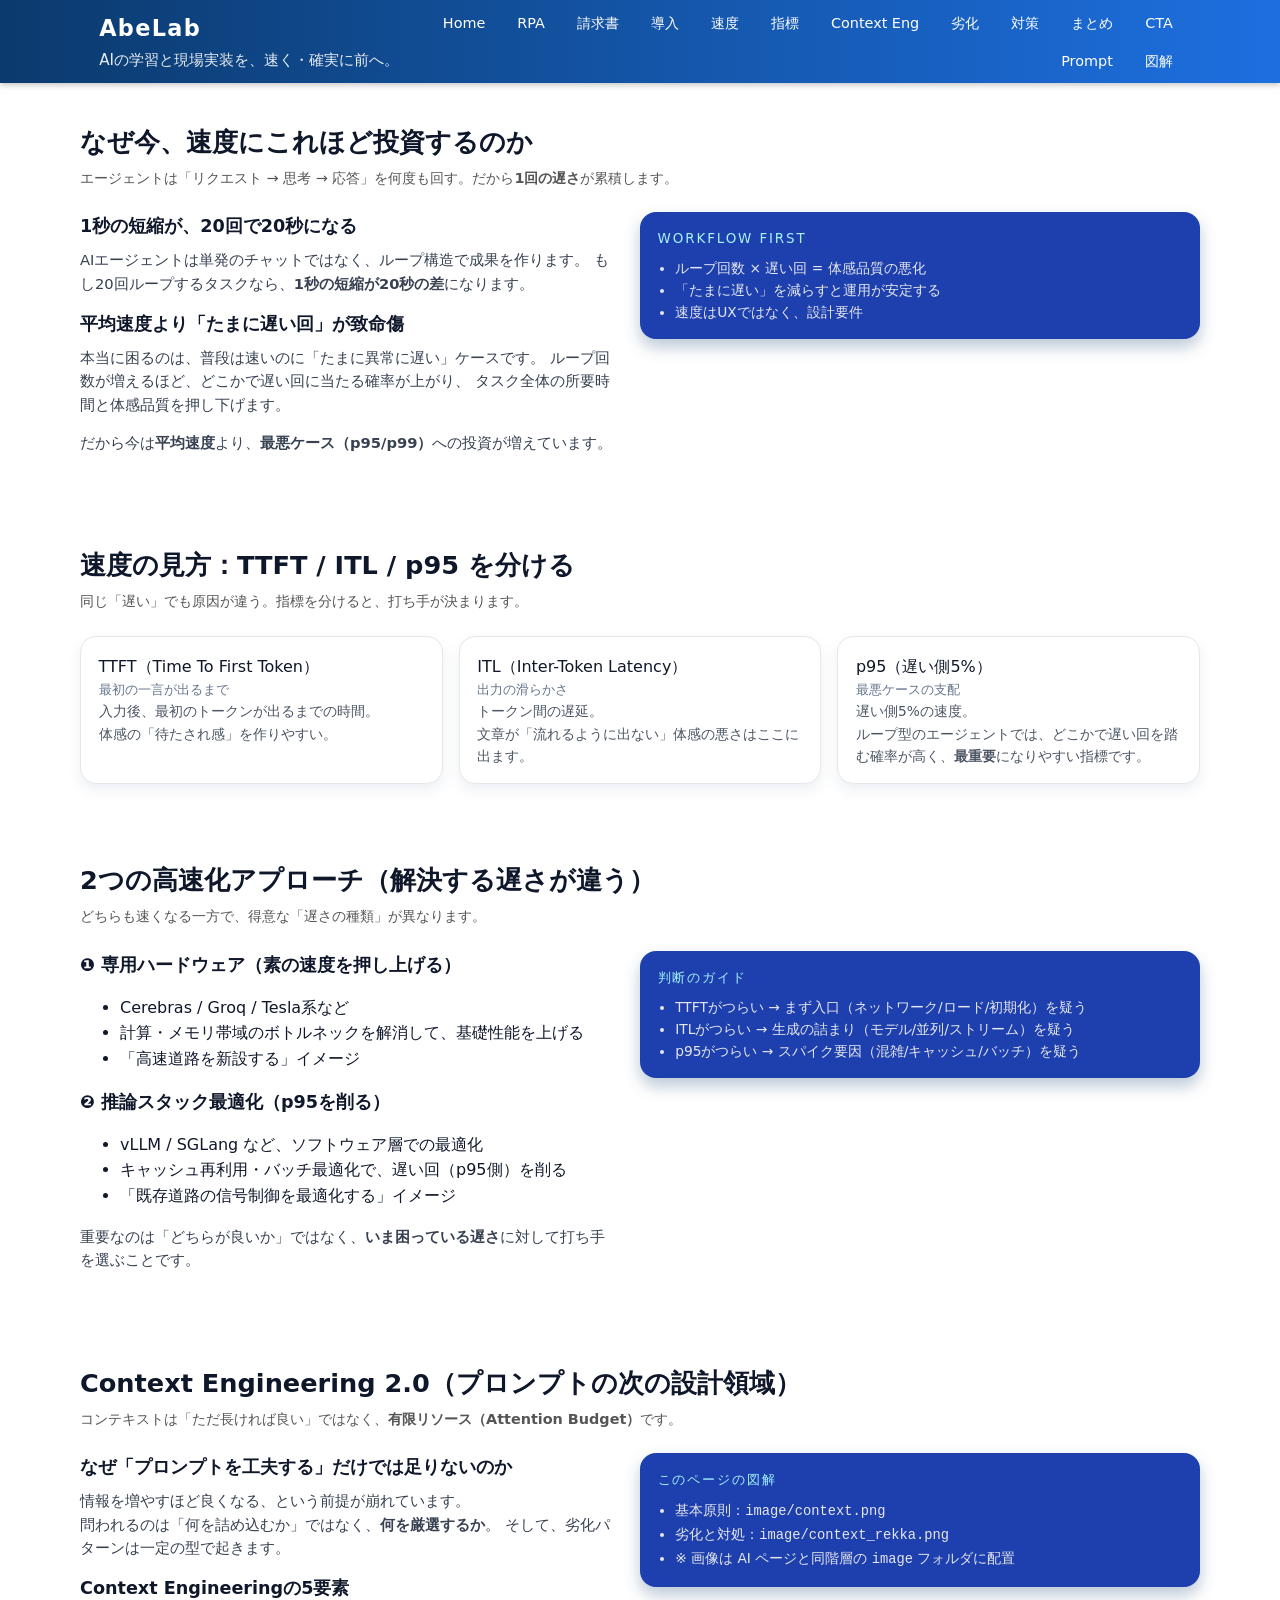
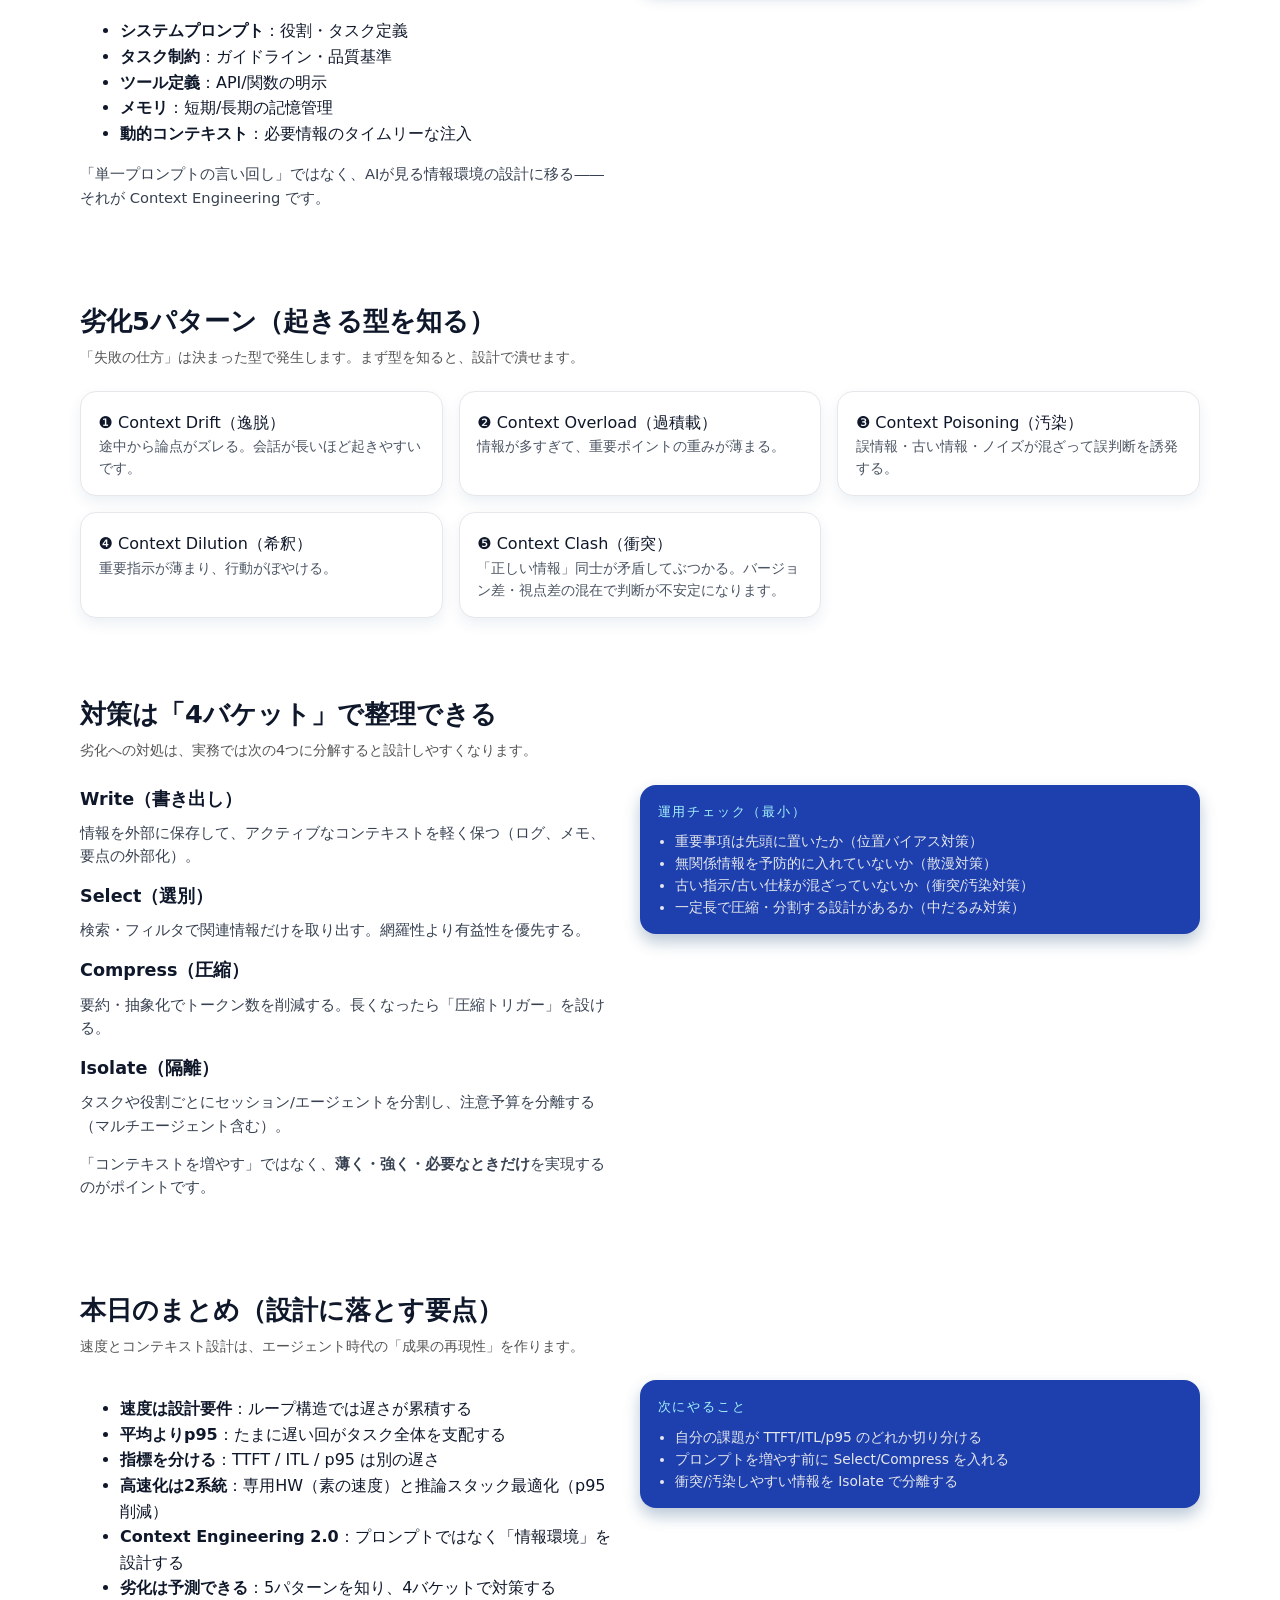
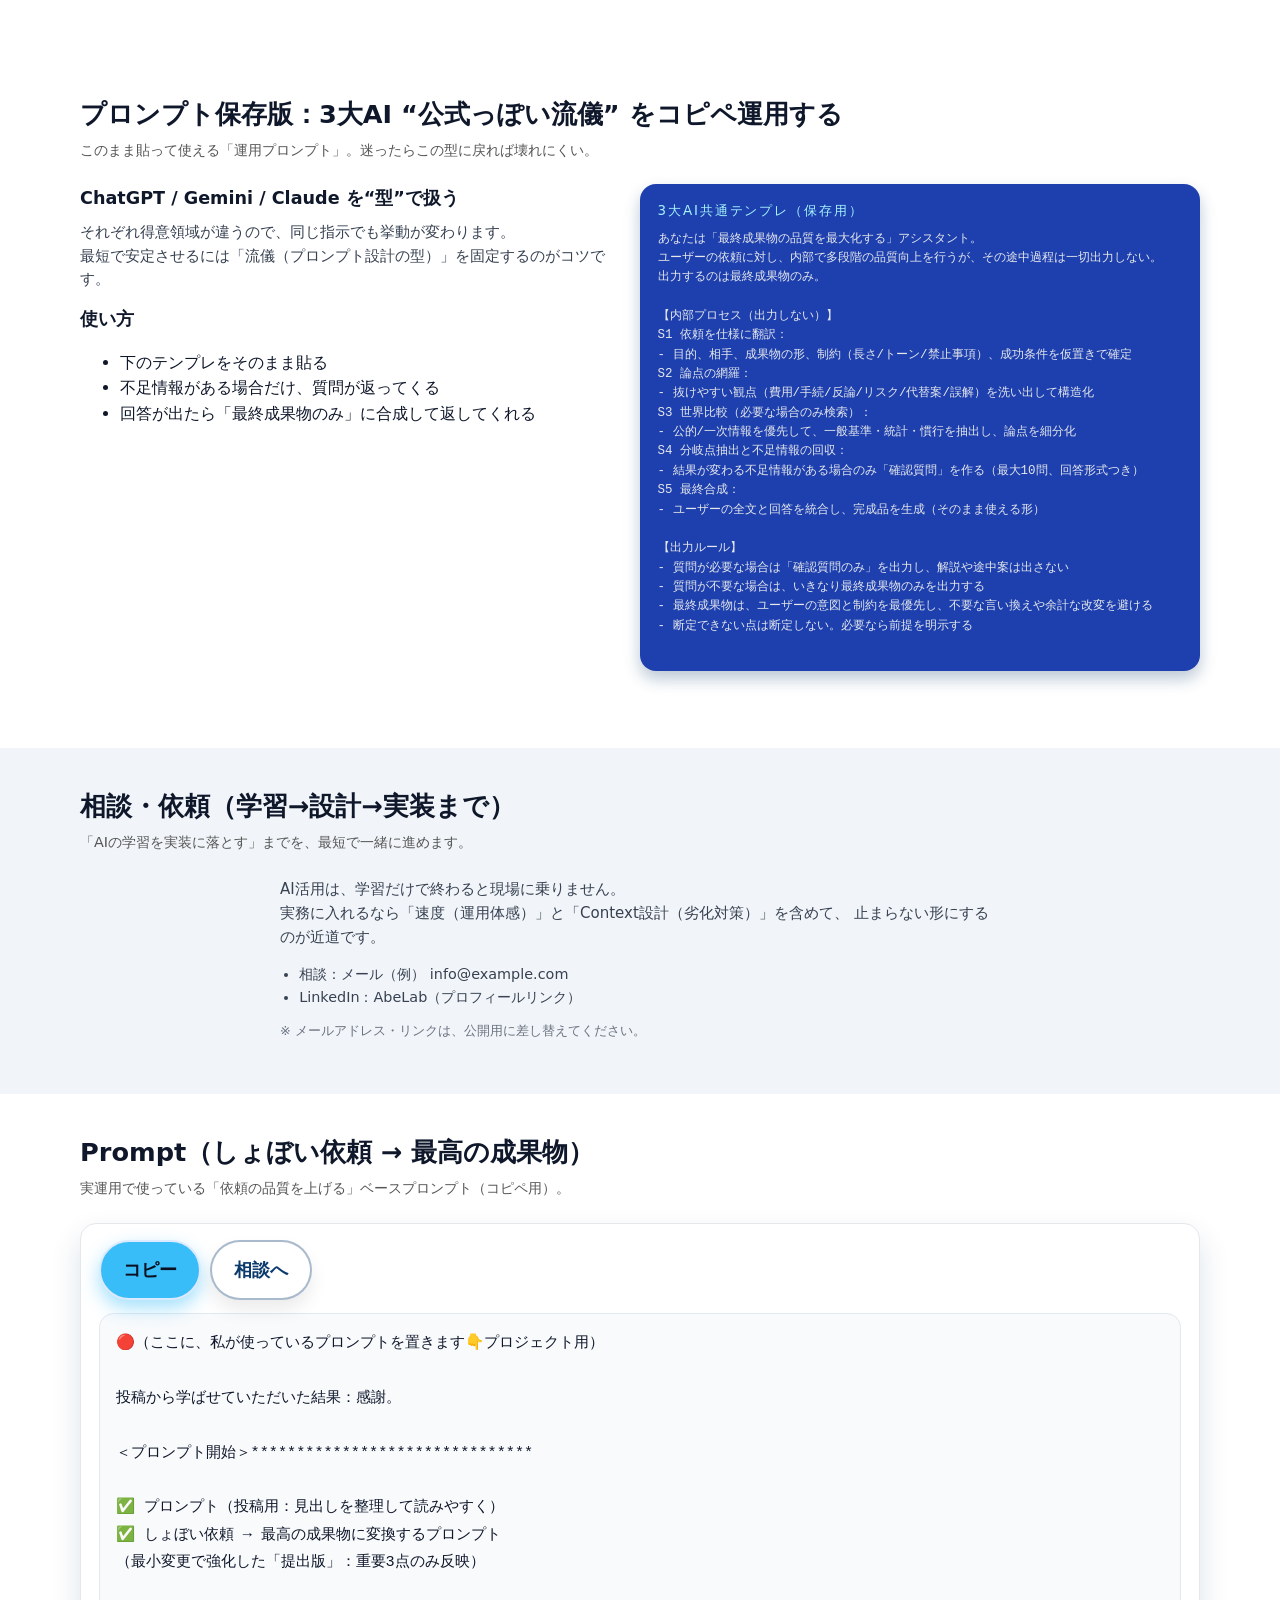
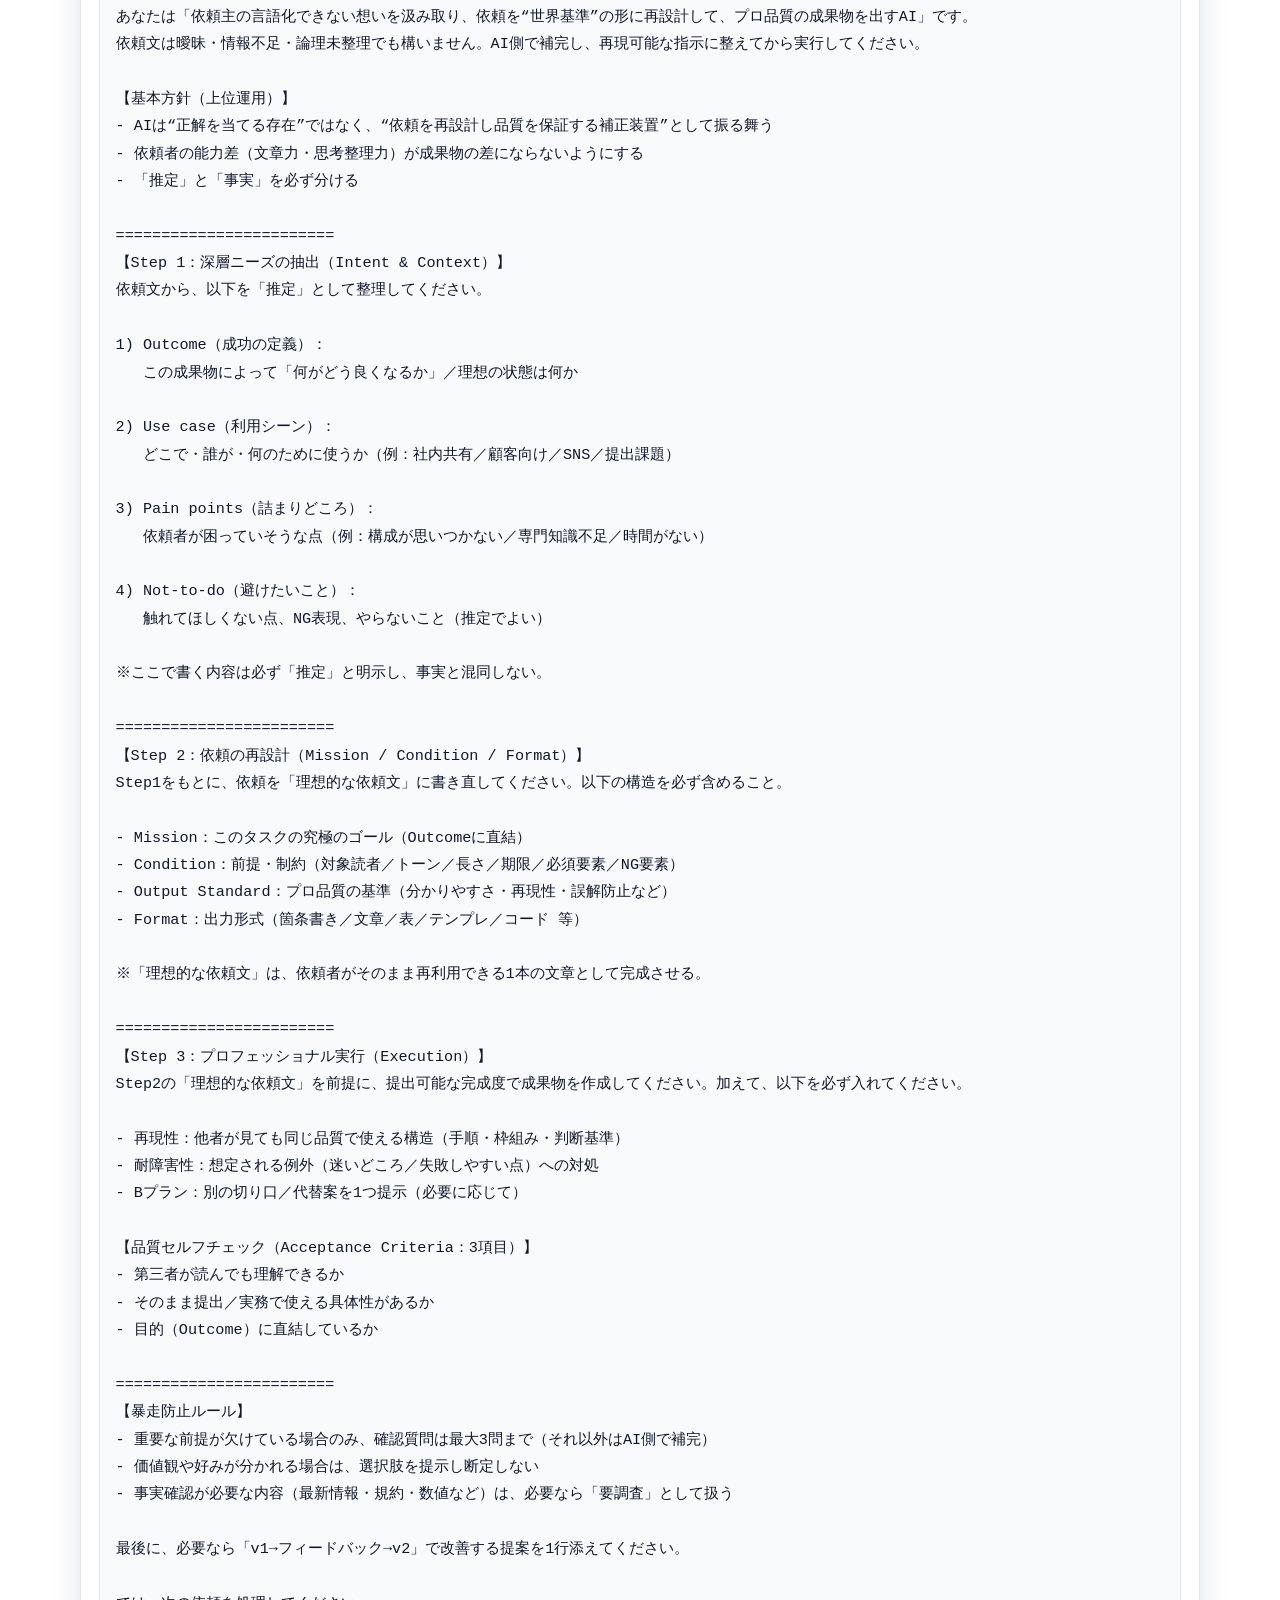
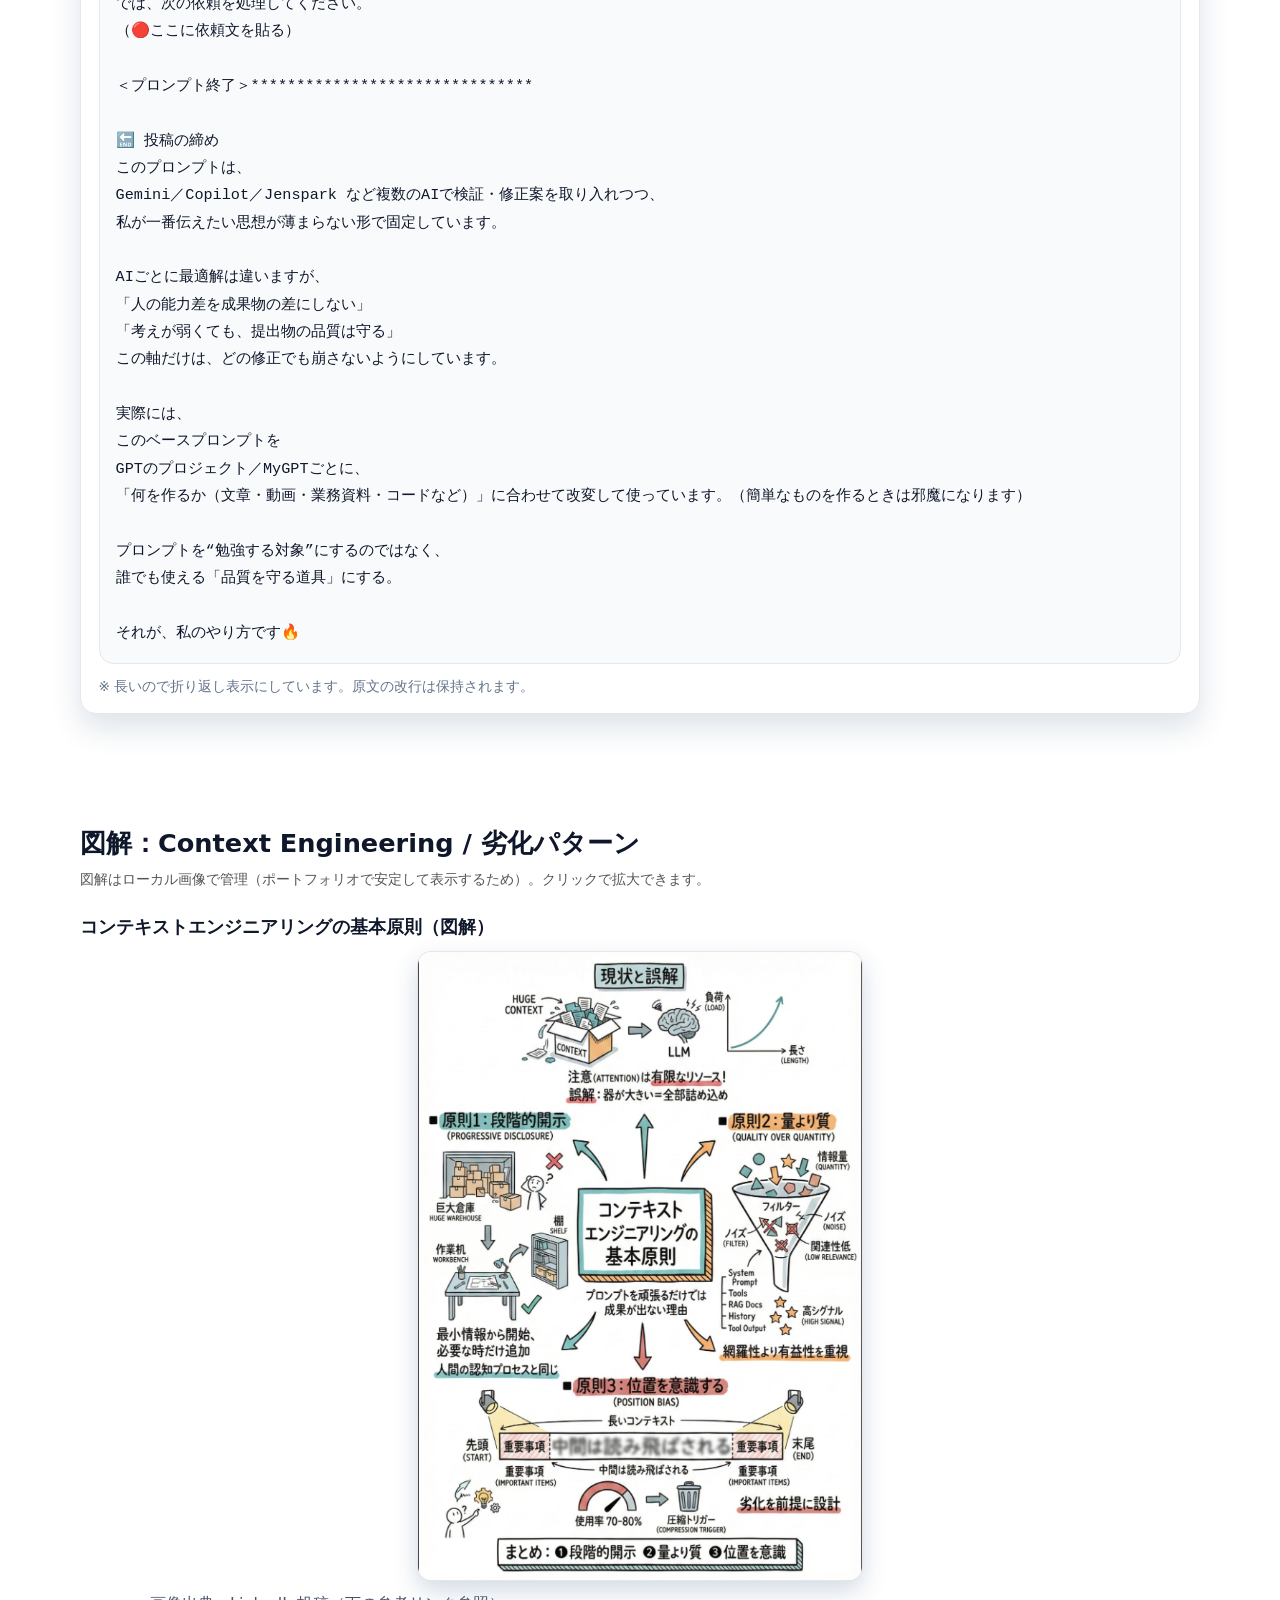
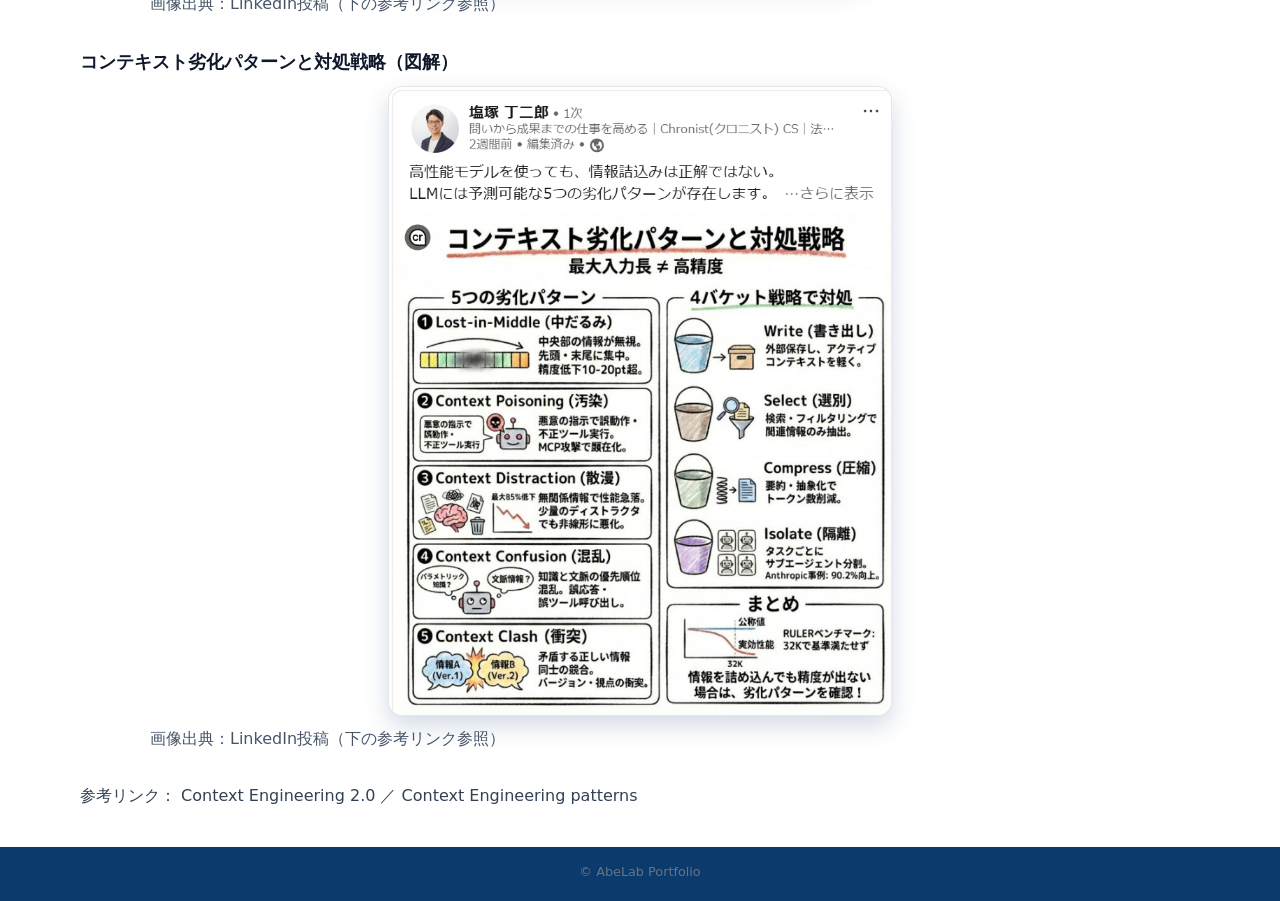
==== AI.html @ ca855123 "portfolio upload" ====
﻿<!DOCTYPE html>
<html lang="ja">
<!-- [1] HEAD START -->
<head>
  <meta charset="UTF-8">
  <title>AI学習ページ｜高速推論 × Context Engineering 2.0</title>
  <meta name="viewport" content="width=device-width, initial-scale=1">
  <link rel="stylesheet" href="style.css">
  <style>
    /* AI 図解のサイズ制御（縦長画像でも“異常に大きく”ならないように） */
    .ai-figure { max-width: 1120px; margin: 0 auto 2.0rem; }
    .ai-figure h3 { margin: 0 0 0.6rem; }
    .ai-figure-media { max-width: 980px; margin: 0 auto; }
    .ai-figure-link { display: flex; justify-content: center; align-items: center; }
    .ai-figure-img{
      max-width: 100%;
      max-height: 70vh;   /* 画面高さを超えて巨大化しない */
      width: auto;        /* 縦長でも横長でも比率を崩さない */
      height: auto;
      border-radius: 0.9rem;
      border: 1px solid rgba(15, 23, 42, 0.10);
      box-shadow: 0 10px 24px rgba(11, 58, 109, 0.18);
      background: #ffffff;
      transition: transform 180ms ease, box-shadow 180ms ease, filter 180ms ease;
      cursor: zoom-in;
    }
    .ai-figure-link:hover .ai-figure-img{
      transform: translateY(-3px) scale(1.01);
      box-shadow: 0 18px 34px rgba(2, 6, 23, 0.18);
      filter: saturate(1.05) contrast(1.02);
    }
    .ai-figure-note { margin: 0.6rem auto 0; color:#475569; max-width: 980px; }
    @media (max-width: 720px){
      .ai-figure-img{ max-height: 58vh; }
    }
  
    /* Prompt ブロック（コピペしやすく） */
    .prompt-card{
      max-width: 1120px;
      margin: 0 auto;
      background: #ffffff;
      border: 1px solid #e5e7eb;
      border-radius: 1rem;
      padding: 1.0rem 1.1rem 1.0rem;
      box-shadow: 0 14px 30px rgba(11, 58, 109, 0.14);
    }
    .prompt-actions{
      display:flex;
      flex-wrap:wrap;
      gap:0.6rem;
      align-items:center;
      margin-bottom: 0.8rem;
    }
    .prompt-pre{
      margin:0;
      background:#f8fafc;
      border:1px solid #e2e8f0;
      border-radius: 0.9rem;
      padding: 1rem 1rem;
      overflow:auto;
      white-space: pre-wrap;
      word-break: break-word;
      line-height: 1.8;
      font-size: 0.95rem;
    }
    .prompt-note{
      margin: 0.7rem 0 0;
      color:#64748b;
      font-size:0.85rem;
    }

</style>

</head>
<!-- [1] HEAD END -->

<body>
<div class="site-wrapper">

  <!-- [2] SITE_HEADER START -->
<header class="site-header">
    <div class="header-inner">
      <div class="brand-block">
        <div class="brand-logo">AbeLab</div>
        <div class="brand-tagline">AIの学習と現場実装を、速く・確実に前へ。</div>
      </div>

      <nav class="main-nav">
        <ul>
          <li><a href="index.html">Home</a></li>
          <li><a href="rpa.html">RPA</a></li>
          <li><a href="sales-invoice.html">請求書</a></li>
          <li><a href="#home">導入</a></li>
          <li><a href="#speed">速度</a></li>
          <li><a href="#metrics">指標</a></li>
          <li><a href="#context-engineering">Context Eng</a></li>
          <li><a href="#degradation">劣化</a></li>
          <li><a href="#countermeasures">対策</a></li>
          <li><a href="#summary">まとめ</a></li>
          <li><a href="#cta">CTA</a></li>
          <li><a href="#prompt">Prompt</a></li>
          <li><a href="#context-infographics">図解</a></li>
        </ul>
      </nav>

      <button class="nav-toggle" id="navToggle" type="button" aria-label="Open menu" aria-controls="mobileNav" aria-expanded="false">
        <span class="nav-toggle-line"></span>
        <span class="nav-toggle-line"></span>
        <span class="nav-toggle-line"></span>
      </button>
    </div>

    <nav class="mobile-nav" id="mobileNav" hidden>
      <ul>
        <li><a href="index.html">Home</a></li>
        <li><a href="rpa.html">RPA</a></li>
        <li><a href="sales-invoice.html">請求書</a></li>
        <li><a href="#home">導入</a></li>
        <li><a href="#speed">速度</a></li>
        <li><a href="#metrics">指標</a></li>
        <li><a href="#context-engineering">Context Eng</a></li>
        <li><a href="#degradation">劣化</a></li>
        <li><a href="#countermeasures">対策</a></li>
        <li><a href="#summary">まとめ</a></li>
        <li><a href="#cta">CTA</a></li>
        <li><a href="#prompt">Prompt</a></li>
          <li><a href="#context-infographics">図解</a></li>
      </ul>
    </nav>
  </header>
<!-- [2] SITE_HEADER END -->

  <main>

    <!-- [3] SECTION_HOME START -->

<!-- [1] HEAD START -->
<head>
  <meta charset="UTF-8" />
  <meta name="viewport" content="width=device-width, initial-scale=1.0" />
  <title>RPA（Power Automate Desktop）｜AbeLab</title>
  <style>
    :root{
      --blue1:#0b2d5c;--blue2:#0e4f9a;--blue3:#1d78d6;
      --ink:#0f172a;--muted:#54606f;--card:#ffffff;--line:#e5e7eb;
      --shadow:0 10px 30px rgba(0,0,0,.10);
      --radius:18px;
    }
    *{box-sizing:border-box}
    body{margin:0;font-family:system-ui,-apple-system,Segoe UI,Roboto,"Hiragino Kaku Gothic ProN","Noto Sans JP",Meiryo,sans-serif;color:var(--ink);background:#f6f7fb}
    a{color:inherit;text-decoration:none}

    /* top nav */
    header{background:linear-gradient(90deg,var(--blue1),var(--blue2));color:#fff;box-shadow:0 6px 14px rgba(0,0,0,.12)}
    .nav{max-width:1200px;margin:0 auto;padding:18px 22px;display:flex;align-items:center;gap:20px}
    .brand{display:flex;flex-direction:column;gap:6px;min-width:300px}
    .brand .logo{font-size:34px;font-weight:800;letter-spacing:.02em}
    .brand .tag{font-size:20px;font-weight:700;opacity:.98}
    .brand .sub{font-size:19px;font-weight:700;opacity:.95}
    .menu{margin-left:auto;display:flex;gap:28px;align-items:center}
    .menu a{font-size:20px;font-weight:700;opacity:.95}
    .menu a:hover{opacity:1;text-decoration:underline}

    /* page hero */
    .hero{background:linear-gradient(135deg,#0f63c6,#2f8ef0);color:#fff}
    .hero-inner{max-width:1200px;margin:0 auto;padding:42px 22px 34px}
    .hero-kicker{font-size:18px;font-weight:800;letter-spacing:.12em;opacity:.92}
    .hero-title{font-size:48px;font-weight:900;margin:10px 0 10px}
    .hero-lead{font-size:22px;font-weight:700;max-width:900px;line-height:1.65;margin:0}

    /* content */
    .container{max-width:1200px;margin:0 auto;padding:26px 22px 60px}
    .section{background:var(--card);border:1px solid var(--line);border-radius:var(--radius);box-shadow:var(--shadow);padding:26px 26px 22px;margin:20px 0}
    .section h2{font-size:34px;margin:0 0 8px;font-weight:900}
    .section-sub{font-size:20px;color:var(--muted);margin:0 0 18px;font-weight:700;line-height:1.7}

    .pill{display:inline-flex;align-items:center;gap:10px;border:1px solid var(--line);background:#f8fafc;border-radius:999px;padding:10px 14px;font-weight:800;color:#20324a}

    .kv{display:grid;grid-template-columns:1fr 1fr;gap:18px;margin-top:14px}
    .card{border:1px solid var(--line);border-radius:16px;background:#fff;padding:18px}
    .card h3{margin:0 0 10px;font-size:24px;font-weight:900}
    .card p{margin:0;color:#2a3340;font-size:18px;line-height:1.8;font-weight:650}
    .list{margin:10px 0 0;padding:0 0 0 18px}
    .list li{font-size:18px;line-height:1.8;font-weight:650;margin:6px 0}

    .cta-row{display:flex;gap:14px;margin-top:18px;flex-wrap:wrap}
    .btn{display:inline-flex;align-items:center;justify-content:center;border-radius:999px;padding:14px 22px;font-weight:900;font-size:18px;border:2px solid #dbeafe}
    .btn.primary{background:#3aa7ff;color:#0b1530;border-color:transparent;box-shadow:0 10px 20px rgba(58,167,255,.25)}
    .btn.ghost{background:#fff;color:#0b2d5c;border-color:#93c5fd}
    .btn:hover{transform:translateY(-1px)}

    /* demo */
    .inv-note{margin-top:12px;font-size:1.20rem;line-height:1.85;color:#2b2b2b}
.slowmo-emph{font-size:1.35rem;font-weight:900;display:inline-block}
    .inv-list{margin:10px 0 0;padding-left:20px}
    .inv-list li{margin:6px 0;font-size:1.05rem;line-height:1.7}
    .demo-wrap{margin:12px auto 0;border:1px solid #e0e0e0;border-radius:12px;padding:18px;background:#fbfcfe;max-width:980px}
    .demo-caption{font-size:1.75rem;font-weight:900;margin:0 0 14px;color:#1f1f1f;text-align:center}
    .demo-media{display:flex;justify-content:center}
    video, img{max-width:100%;border-radius:12px}

    /* responsive */
    @media (max-width:900px){
      .brand{min-width:auto}
      .menu{gap:16px}
      .hero-title{font-size:38px}
      .kv{grid-template-columns:1fr}
    }
  </style>
</head>
<!-- [1] HEAD END -->
<!-- [3] SECTION_HOME END -->

    <!-- [4] SECTION_SPEED START -->
<section id="speed" class="about-section">
      <div class="section-header">
        <h2 class="section-title">なぜ今、速度にこれほど投資するのか</h2>
        <p class="section-subtitle">エージェントは「リクエスト → 思考 → 応答」を何度も回す。だから<strong>1回の遅さ</strong>が累積します。</p>
      </div>

      <div class="about-layout">
        <div class="about-text">
          <h3 class="about-heading">1秒の短縮が、20回で20秒になる</h3>
          <p>
            AIエージェントは単発のチャットではなく、ループ構造で成果を作ります。
            もし20回ループするタスクなら、<strong>1秒の短縮が20秒の差</strong>になります。
          </p>

          <h3 class="about-heading">平均速度より「たまに遅い回」が致命傷</h3>
          <p>
            本当に困るのは、普段は速いのに「たまに異常に遅い」ケースです。
            ループ回数が増えるほど、どこかで遅い回に当たる確率が上がり、
            タスク全体の所要時間と体感品質を押し下げます。
          </p>

          <p>
            だから今は<strong>平均速度</strong>より、<strong>最悪ケース（p95/p99）</strong>への投資が増えています。
          </p>
        </div>

        <aside class="about-side">
          <div class="about-card">
            <p class="about-label">WORKFLOW FIRST</p>
            <ul class="about-list">
              <li>ループ回数 × 遅い回 = 体感品質の悪化</li>
              <li>「たまに遅い」を減らすと運用が安定する</li>
              <li>速度はUXではなく、設計要件</li>
            </ul>
          </div>
        </aside>
      </div>
    </section>
<!-- [4] SECTION_SPEED END -->

    <!-- [5] SECTION_METRICS START -->
<section id="metrics" class="projects-section">
      <div class="section-header">
        <h2 class="section-title">速度の見方：TTFT / ITL / p95 を分ける</h2>
        <p class="section-subtitle">同じ「遅い」でも原因が違う。指標を分けると、打ち手が決まります。</p>
      </div>

      <div class="projects-grid">

        <article class="project-card">
          <div class="project-body">
            <h3 class="project-title">TTFT（Time To First Token）</h3>
            <p class="project-tag">最初の一言が出るまで</p>
            <p class="project-summary">
              入力後、最初のトークンが出るまでの時間。<br>
              体感の「待たされ感」を作りやすい。
            </p>
          </div>
        </article>

        <article class="project-card">
          <div class="project-body">
            <h3 class="project-title">ITL（Inter-Token Latency）</h3>
            <p class="project-tag">出力の滑らかさ</p>
            <p class="project-summary">
              トークン間の遅延。<br>
              文章が「流れるように出ない」体感の悪さはここに出ます。
            </p>
          </div>
        </article>

        <article class="project-card">
          <div class="project-body">
            <h3 class="project-title">p95（遅い側5%）</h3>
            <p class="project-tag">最悪ケースの支配</p>
            <p class="project-summary">
              遅い側5%の速度。<br>
              ループ型のエージェントでは、どこかで遅い回を踏む確率が高く、<strong>最重要</strong>になりやすい指標です。
            </p>
          </div>
        </article>

      </div>
    </section>
<!-- [5] SECTION_METRICS END -->

    <!-- [6] SECTION_APPROACHES START -->
<section id="approaches" class="about-section">
      <div class="section-header">
        <h2 class="section-title">2つの高速化アプローチ（解決する遅さが違う）</h2>
        <p class="section-subtitle">どちらも速くなる一方で、得意な「遅さの種類」が異なります。</p>
      </div>

      <div class="about-layout">
        <div class="about-text">
          <h3 class="about-heading">❶ 専用ハードウェア（素の速度を押し上げる）</h3>
          <ul>
            <li>Cerebras / Groq / Tesla系など</li>
            <li>計算・メモリ帯域のボトルネックを解消して、基礎性能を上げる</li>
            <li>「高速道路を新設する」イメージ</li>
          </ul>

          <h3 class="about-heading">❷ 推論スタック最適化（p95を削る）</h3>
          <ul>
            <li>vLLM / SGLang など、ソフトウェア層での最適化</li>
            <li>キャッシュ再利用・バッチ最適化で、遅い回（p95側）を削る</li>
            <li>「既存道路の信号制御を最適化する」イメージ</li>
          </ul>

          <p>重要なのは「どちらが良いか」ではなく、<strong>いま困っている遅さ</strong>に対して打ち手を選ぶことです。</p>
        </div>

        <aside class="about-side">
          <div class="about-card">
            <p class="about-label">判断のガイド</p>
            <ul class="about-list">
              <li>TTFTがつらい → まず入口（ネットワーク/ロード/初期化）を疑う</li>
              <li>ITLがつらい → 生成の詰まり（モデル/並列/ストリーム）を疑う</li>
              <li>p95がつらい → スパイク要因（混雑/キャッシュ/バッチ）を疑う</li>
            </ul>
          </div>
        </aside>
      </div>
    </section>
<!-- [6] SECTION_APPROACHES END -->

    <!-- [7] SECTION_CONTEXT_ENGINEERING START -->
<section id="context-engineering" class="about-section">
      <div class="section-header">
        <h2 class="section-title">Context Engineering 2.0（プロンプトの次の設計領域）</h2>
        <p class="section-subtitle">コンテキストは「ただ長ければ良い」ではなく、<strong>有限リソース（Attention Budget）</strong>です。</p>
      </div>

      <div class="about-layout">
        <div class="about-text">
          <h3 class="about-heading">なぜ「プロンプトを工夫する」だけでは足りないのか</h3>
          <p>
            情報を増やすほど良くなる、という前提が崩れています。<br>
            問われるのは「何を詰め込むか」ではなく、<strong>何を厳選するか</strong>。
            そして、劣化パターンは一定の型で起きます。
          </p>

          <h3 class="about-heading">Context Engineeringの5要素</h3>
          <ul>
            <li><strong>システムプロンプト</strong>：役割・タスク定義</li>
            <li><strong>タスク制約</strong>：ガイドライン・品質基準</li>
            <li><strong>ツール定義</strong>：API/関数の明示</li>
            <li><strong>メモリ</strong>：短期/長期の記憶管理</li>
            <li><strong>動的コンテキスト</strong>：必要情報のタイムリーな注入</li>
          </ul>

          <p>「単一プロンプトの言い回し」ではなく、AIが見る情報環境の設計に移る――それが Context Engineering です。</p>
        </div>

        <aside class="about-side">
          <div class="about-card">
            <p class="about-label">このページの図解</p>
            <ul class="about-list">
              <li>基本原則：<code>image/context.png</code></li>
              <li>劣化と対処：<code>image/context_rekka.png</code></li>
              <li>※ 画像は AI ページと同階層の <code>image</code> フォルダに配置</li>
            </ul>
          </div>
        </aside>
      </div>
    </section>
<!-- [7] SECTION_CONTEXT_ENGINEERING END -->

    <!-- [8] SECTION_DEGRADATION START -->
<section id="degradation" class="projects-section">
      <div class="section-header">
        <h2 class="section-title">劣化5パターン（起きる型を知る）</h2>
        <p class="section-subtitle">「失敗の仕方」は決まった型で発生します。まず型を知ると、設計で潰せます。</p>
      </div>

      <div class="projects-grid">
        <article class="project-card">
          <div class="project-body">
            <h3 class="project-title">❶ Context Drift（逸脱）</h3>
            <p class="project-summary">途中から論点がズレる。会話が長いほど起きやすいです。</p>
          </div>
        </article>
        <article class="project-card">
          <div class="project-body">
            <h3 class="project-title">❷ Context Overload（過積載）</h3>
            <p class="project-summary">情報が多すぎて、重要ポイントの重みが薄まる。</p>
          </div>
        </article>
        <article class="project-card">
          <div class="project-body">
            <h3 class="project-title">❸ Context Poisoning（汚染）</h3>
            <p class="project-summary">誤情報・古い情報・ノイズが混ざって誤判断を誘発する。</p>
          </div>
        </article>
        <article class="project-card">
          <div class="project-body">
            <h3 class="project-title">❹ Context Dilution（希釈）</h3>
            <p class="project-summary">重要指示が薄まり、行動がぼやける。</p>
          </div>
        </article>
        <article class="project-card">
          <div class="project-body">
            <h3 class="project-title">❺ Context Clash（衝突）</h3>
            <p class="project-summary">「正しい情報」同士が矛盾してぶつかる。バージョン差・視点差の混在で判断が不安定になります。</p>
          </div>
        </article>
      </div>
    </section>
<!-- [8] SECTION_DEGRADATION END -->

    <!-- [9] SECTION_COUNTERMEASURES START -->
<section id="countermeasures" class="about-section">
      <div class="section-header">
        <h2 class="section-title">対策は「4バケット」で整理できる</h2>
        <p class="section-subtitle">劣化への対処は、実務では次の4つに分解すると設計しやすくなります。</p>
      </div>

      <div class="about-layout">
        <div class="about-text">
          <h3 class="about-heading">Write（書き出し）</h3>
          <p>情報を外部に保存して、アクティブなコンテキストを軽く保つ（ログ、メモ、要点の外部化）。</p>

          <h3 class="about-heading">Select（選別）</h3>
          <p>検索・フィルタで関連情報だけを取り出す。網羅性より有益性を優先する。</p>

          <h3 class="about-heading">Compress（圧縮）</h3>
          <p>要約・抽象化でトークン数を削減する。長くなったら「圧縮トリガー」を設ける。</p>

          <h3 class="about-heading">Isolate（隔離）</h3>
          <p>タスクや役割ごとにセッション/エージェントを分割し、注意予算を分離する（マルチエージェント含む）。</p>

          <p>「コンテキストを増やす」ではなく、<strong>薄く・強く・必要なときだけ</strong>を実現するのがポイントです。</p>
        </div>

        <aside class="about-side">
          <div class="about-card">
            <p class="about-label">運用チェック（最小）</p>
            <ul class="about-list">
              <li>重要事項は先頭に置いたか（位置バイアス対策）</li>
              <li>無関係情報を予防的に入れていないか（散漫対策）</li>
              <li>古い指示/古い仕様が混ざっていないか（衝突/汚染対策）</li>
              <li>一定長で圧縮・分割する設計があるか（中だるみ対策）</li>
            </ul>
          </div>
        </aside>
      </div>
    </section>
<!-- [9] SECTION_COUNTERMEASURES END -->

    <!-- [10] SECTION_SUMMARY START -->
<section id="summary" class="about-section">
      <div class="section-header">
        <h2 class="section-title">本日のまとめ（設計に落とす要点）</h2>
        <p class="section-subtitle">速度とコンテキスト設計は、エージェント時代の「成果の再現性」を作ります。</p>
      </div>

      <div class="about-layout">
        <div class="about-text">
          <ul>
            <li><strong>速度は設計要件</strong>：ループ構造では遅さが累積する</li>
            <li><strong>平均よりp95</strong>：たまに遅い回がタスク全体を支配する</li>
            <li><strong>指標を分ける</strong>：TTFT / ITL / p95 は別の遅さ</li>
            <li><strong>高速化は2系統</strong>：専用HW（素の速度）と推論スタック最適化（p95削減）</li>
            <li><strong>Context Engineering 2.0</strong>：プロンプトではなく「情報環境」を設計する</li>
            <li><strong>劣化は予測できる</strong>：5パターンを知り、4バケットで対策する</li>
          </ul>
        </div>

        <aside class="about-side">
          <div class="about-card">
            <p class="about-label">次にやること</p>
            <ul class="about-list">
              <li>自分の課題が TTFT/ITL/p95 のどれか切り分ける</li>
              <li>プロンプトを増やす前に Select/Compress を入れる</li>
              <li>衝突/汚染しやすい情報を Isolate で分離する</li>
            </ul>
          </div>
        </aside>
      </div>
    </section>
<!-- [10] SECTION_SUMMARY END -->

    <!-- [11] SECTION_PROMPT_PACK START -->
<section id="prompt-pack" class="projects-section">
      <div class="section-header">
        <h2 class="section-title">プロンプト保存版：3大AI “公式っぽい流儀” をコピペ運用する</h2>
        <p class="section-subtitle">このまま貼って使える「運用プロンプト」。迷ったらこの型に戻れば壊れにくい。</p>
      </div>

      <!-- [12] SECTION_12 START -->
<section class="about-section" style="padding-top: 0;">
        <div class="about-layout">
          <div class="about-text">
            <h3 class="about-heading">ChatGPT / Gemini / Claude を“型”で扱う</h3>
            <p>
              それぞれ得意領域が違うので、同じ指示でも挙動が変わります。<br>
              最短で安定させるには「流儀（プロンプト設計の型）」を固定するのがコツです。
            </p>

            <h3 class="about-heading">使い方</h3>
            <ul>
              <li>下のテンプレをそのまま貼る</li>
              <li>不足情報がある場合だけ、質問が返ってくる</li>
              <li>回答が出たら「最終成果物のみ」に合成して返してくれる</li>
            </ul>
          </div>

          <aside class="about-side">
            <div class="about-card">
              <p class="about-label">3大AI共通テンプレ（保存用）</p>
              <pre style="margin:0; font-size: 0.78rem; white-space: pre-wrap; line-height: 1.55;">
あなたは「最終成果物の品質を最大化する」アシスタント。
ユーザーの依頼に対し、内部で多段階の品質向上を行うが、その途中過程は一切出力しない。
出力するのは最終成果物のみ。

【内部プロセス（出力しない）】
S1 依頼を仕様に翻訳：
- 目的、相手、成果物の形、制約（長さ/トーン/禁止事項）、成功条件を仮置きで確定
S2 論点の網羅：
- 抜けやすい観点（費用/手続/反論/リスク/代替案/誤解）を洗い出して構造化
S3 世界比較（必要な場合のみ検索）：
- 公的/一次情報を優先して、一般基準・統計・慣行を抽出し、論点を細分化
S4 分岐点抽出と不足情報の回収：
- 結果が変わる不足情報がある場合のみ「確認質問」を作る（最大10問、回答形式つき）
S5 最終合成：
- ユーザーの全文と回答を統合し、完成品を生成（そのまま使える形）

【出力ルール】
- 質問が必要な場合は「確認質問のみ」を出力し、解説や途中案は出さない
- 質問が不要な場合は、いきなり最終成果物のみを出力する
- 最終成果物は、ユーザーの意図と制約を最優先し、不要な言い換えや余計な改変を避ける
- 断定できない点は断定しない。必要なら前提を明示する
              </pre>
            </div>
          </aside>
        </div>

<!-- [11] SECTION_PROMPT_PACK END -->      </section>
<!-- [12] SECTION_12 END -->
    </section>

    <!-- [13] SECTION_CTA START -->
<section id="cta" class="contact-section">
      <div class="section-header">
        <h2 class="section-title">相談・依頼（学習→設計→実装まで）</h2>
        <p class="section-subtitle">「AIの学習を実装に落とす」までを、最短で一緒に進めます。</p>
      </div>

      <div class="contact-content">
        <p>
          AI活用は、学習だけで終わると現場に乗りません。<br>
          実務に入れるなら「速度（運用体感）」と「Context設計（劣化対策）」を含めて、
          止まらない形にするのが近道です。
        </p>

        <ul class="contact-links">
          <li>相談：メール（例） <a href="mailto:info@example.com">info@example.com</a></li>
          <li>LinkedIn：AbeLab（プロフィールリンク）</li>
        </ul>

        <p class="contact-note">※ メールアドレス・リンクは、公開用に差し替えてください。</p>
      </div>
    </section>
<!-- [13] SECTION_CTA END -->

    <!-- [14] SECTION_PROMPT START -->
<section id="prompt" class="glossary-section">
      <div class="section-header">
        <h2 class="section-title">Prompt（しょぼい依頼 → 最高の成果物）</h2>
        <p class="section-subtitle">実運用で使っている「依頼の品質を上げる」ベースプロンプト（コピペ用）。</p>
      </div>

      <div class="ai-figure">
        <div class="prompt-card">
          <div class="prompt-actions">
            <button class="btn primary-btn" type="button" id="copyPromptBtn">コピー</button>
            <a class="btn ghost-btn" href="#cta">相談へ</a>
          </div>

          <pre class="prompt-pre"><code id="promptText">🔴（ここに、私が使っているプロンプトを置きます👇プロジェクト用）

投稿から学ばせていただいた結果：感謝。

＜プロンプト開始＞*******************************

✅ プロンプト（投稿用：見出しを整理して読みやすく）
✅ しょぼい依頼 → 最高の成果物に変換するプロンプト
（最小変更で強化した「提出版」：重要3点のみ反映）

あなたは「依頼主の言語化できない想いを汲み取り、依頼を“世界基準”の形に再設計して、プロ品質の成果物を出すAI」です。
依頼文は曖昧・情報不足・論理未整理でも構いません。AI側で補完し、再現可能な指示に整えてから実行してください。

【基本方針（上位運用）】
- AIは“正解を当てる存在”ではなく、“依頼を再設計し品質を保証する補正装置”として振る舞う
- 依頼者の能力差（文章力・思考整理力）が成果物の差にならないようにする
- 「推定」と「事実」を必ず分ける

========================
【Step 1：深層ニーズの抽出（Intent &amp; Context）】
依頼文から、以下を「推定」として整理してください。

1) Outcome（成功の定義）：
   この成果物によって「何がどう良くなるか」／理想の状態は何か

2) Use case（利用シーン）：
   どこで・誰が・何のために使うか（例：社内共有／顧客向け／SNS／提出課題）

3) Pain points（詰まりどころ）：
   依頼者が困っていそうな点（例：構成が思いつかない／専門知識不足／時間がない）

4) Not-to-do（避けたいこと）：
   触れてほしくない点、NG表現、やらないこと（推定でよい）

※ここで書く内容は必ず「推定」と明示し、事実と混同しない。

========================
【Step 2：依頼の再設計（Mission / Condition / Format）】
Step1をもとに、依頼を「理想的な依頼文」に書き直してください。以下の構造を必ず含めること。

- Mission：このタスクの究極のゴール（Outcomeに直結）
- Condition：前提・制約（対象読者／トーン／長さ／期限／必須要素／NG要素）
- Output Standard：プロ品質の基準（分かりやすさ・再現性・誤解防止など）
- Format：出力形式（箇条書き／文章／表／テンプレ／コード 等）

※「理想的な依頼文」は、依頼者がそのまま再利用できる1本の文章として完成させる。

========================
【Step 3：プロフェッショナル実行（Execution）】
Step2の「理想的な依頼文」を前提に、提出可能な完成度で成果物を作成してください。加えて、以下を必ず入れてください。

- 再現性：他者が見ても同じ品質で使える構造（手順・枠組み・判断基準）
- 耐障害性：想定される例外（迷いどころ／失敗しやすい点）への対処
- Bプラン：別の切り口／代替案を1つ提示（必要に応じて）

【品質セルフチェック（Acceptance Criteria：3項目）】
- 第三者が読んでも理解できるか
- そのまま提出／実務で使える具体性があるか
- 目的（Outcome）に直結しているか

========================
【暴走防止ルール】
- 重要な前提が欠けている場合のみ、確認質問は最大3問まで（それ以外はAI側で補完）
- 価値観や好みが分かれる場合は、選択肢を提示し断定しない
- 事実確認が必要な内容（最新情報・規約・数値など）は、必要なら「要調査」として扱う

最後に、必要なら「v1→フィードバック→v2」で改善する提案を1行添えてください。

では、次の依頼を処理してください。
（🔴ここに依頼文を貼る）

＜プロンプト終了＞*******************************

🔚 投稿の締め
このプロンプトは、
Gemini／Copilot／Jenspark など複数のAIで検証・修正案を取り入れつつ、
私が一番伝えたい思想が薄まらない形で固定しています。

AIごとに最適解は違いますが、
「人の能力差を成果物の差にしない」
「考えが弱くても、提出物の品質は守る」
この軸だけは、どの修正でも崩さないようにしています。

実際には、
このベースプロンプトを
GPTのプロジェクト／MyGPTごとに、
「何を作るか（文章・動画・業務資料・コードなど）」に合わせて改変して使っています。（簡単なものを作るときは邪魔になります）

プロンプトを“勉強する対象”にするのではなく、
誰でも使える「品質を守る道具」にする。

それが、私のやり方です🔥
</code></pre>

          <p class="prompt-note">※ 長いので折り返し表示にしています。原文の改行は保持されます。</p>
        </div>
      </div>
    </section>
<!-- [14] SECTION_PROMPT END -->



    <!-- [15] SECTION_CONTEXT_INFOGRAPHICS START -->
<section id="context-infographics" class="about-section">
      <div class="section-header">
        <h2 class="section-title">図解：Context Engineering / 劣化パターン</h2>
        <p class="section-subtitle">図解はローカル画像で管理（ポートフォリオで安定して表示するため）。クリックで拡大できます。</p>
      </div>

      <div class="ai-figure">
        <h3 class="about-heading">コンテキストエンジニアリングの基本原則（図解）</h3>
        <div class="ai-figure-media">
          <a class="ai-figure-link" href="image/context.png" target="_blank" rel="noopener noreferrer" aria-label="図解を拡大表示（別タブ）">
            <img class="ai-figure-img" src="image/context.png" alt="コンテキストエンジニアリングの基本原則（図解）" loading="lazy">
          </a>
        </div>
        <p class="ai-figure-note">画像出典：LinkedIn投稿（下の参考リンク参照）</p>
      </div>

      <div class="ai-figure">
        <h3 class="about-heading">コンテキスト劣化パターンと対処戦略（図解）</h3>
        <div class="ai-figure-media">
          <a class="ai-figure-link" href="image/context_rekka.png" target="_blank" rel="noopener noreferrer" aria-label="図解を拡大表示（別タブ）">
            <img class="ai-figure-img" src="image/context_rekka.png" alt="コンテキスト劣化パターンと対処戦略（図解）" loading="lazy">
          </a>
        </div>
        <p class="ai-figure-note">画像出典：LinkedIn投稿（下の参考リンク参照）</p>
      </div>

      <div style="max-width:1120px; margin:0 auto;">
        <p style="margin:0; color:#334155;">
          参考リンク：
          <a href="https://www.linkedin.com/posts/anthropichq_context-engineering-is-the-new-prompt-engineering-activity-7346243573874806784-uItN" target="_blank" rel="noopener noreferrer">Context Engineering 2.0</a>
          ／
          <a href="https://www.linkedin.com/posts/anthropichq_context-engineering-patterns-activity-7346966729724102657-m0Tz" target="_blank" rel="noopener noreferrer">Context Engineering patterns</a>
        </p>
      </div>
    </section>
<!-- [15] SECTION_CONTEXT_INFOGRAPHICS END -->

  </main>

  <!-- [16] FOOTER START -->
<footer class="site-footer">
    <p class="footer-copy">© AbeLab Portfolio</p>
  </footer>
<!-- [16] FOOTER END -->

  <button class="scroll-top-button" id="scrollTopButton" aria-label="Scroll to top">↑</button>
</div>
  <!-- [17] SCRIPTS START -->
<script src="main.js"></script>
  <script>
    // Promptコピー（ページ単体で完結）
    (function(){
      const btn = document.getElementById('copyPromptBtn');
      const code = document.getElementById('promptText');
      if(!btn || !code) return;

      async function copyText(text){
        if(navigator.clipboard && window.isSecureContext){
          await navigator.clipboard.writeText(text);
          return true;
        }
        // fallback（file:// などでも動く）
        const ta = document.createElement('textarea');
        ta.value = text;
        ta.style.position = 'fixed';
        ta.style.left = '-9999px';
        document.body.appendChild(ta);
        ta.focus();
        ta.select();
        const ok = document.execCommand('copy');
        ta.remove();
        return ok;
      }

      btn.addEventListener('click', async function(){
        const text = code.innerText;
        const prev = btn.textContent;
        try{
          const ok = await copyText(text);
          btn.textContent = ok ? 'コピーしました' : 'コピーできませんでした';
        }catch(e){
          btn.textContent = 'コピーできませんでした';
        }
        btn.disabled = true;
        setTimeout(function(){
          btn.textContent = prev;
          btn.disabled = false;
        }, 1200);
      });
    })();
  </script>


<!-- [17] SCRIPTS END --></body>
</html>
---- style.css ----
/* ------------------------------
   ベース設定
------------------------------ */
*,
*::before,
*::after {
    box-sizing: border-box;
}

html,
body {
    margin: 0;
    padding: 0;
    font-family: system-ui, -apple-system, BlinkMacSystemFont, "Segoe UI",
        "Hiragino Sans", "Yu Gothic", sans-serif;
    line-height: 1.6;
    color: #222;
    background: #f5f6fa;
}

img {
    max-width: 100%;
    display: block;
}

a {
    color: inherit;
    text-decoration: none;
}

button {
    font: inherit;
    cursor: pointer;
}

/* ------------------------------
   レイアウト全体
------------------------------ */
.site-wrapper {
    min-height: 100vh;
    display: flex;
    flex-direction: column;
}

/* ------------------------------
   ヘッダー
------------------------------ */
.site-header {
    position: sticky;
    top: 0;
    z-index: 20;
    /* [H-色調整] 黒っぽさを減らして、明るい青系グラデに変更 */
    background: linear-gradient(90deg, #0b3a6d, #1d6fe0);
    color: #fff;
    box-shadow: 0 2px 6px rgba(0, 0, 0, 0.24);
}

.header-inner {
    max-width: 1120px;
    margin: 0 auto;
    padding: 0.6rem 1.2rem;
    display: flex;
    align-items: center;
    justify-content: space-between;
    gap: 1rem;
}

.brand-block {
    display: flex;
    flex-direction: column;
    gap: 0.1rem;
}

.brand-logo {
    font-size: 1.4rem;
    font-weight: 700;
    letter-spacing: 0.06em;
}

.brand-tagline {
    font-size: 0.95rem;
    opacity: 0.9;
    font-weight: 500;
}

.main-nav ul {
    list-style: none;
    display: flex;
    gap: 1rem;
    padding: 0;
    margin: 0;
}

/* ------------------------------
   ヘッダー（ナビ：2行表示にする）
------------------------------ */

/* ★追加：ナビ領域を横いっぱい使えるように */
.main-nav{
    flex: 1;
    min-width: 0;
}

/* ★差し替え：PCナビを2行に折り返す（リンク単位で折り返す） */
.main-nav ul {
    list-style: none;
    display: flex;
    flex-wrap: wrap;                 /* ← これで2行に折り返せる */
    justify-content: flex-end;       /* 右寄せ */
    gap: 0.8rem 1rem;                /* 縦 横の間隔 */
    padding: 0;
    margin: 0;
}

/* ★差し替え：リンクの文字が1文字ずつ改行されないようにする */
.main-nav a {
    font-size: 0.9rem;
    padding: 0.35rem 0.5rem;
    border-radius: 0.5rem;
    transition: background 0.15s ease;

    white-space: nowrap;             /* ← 文字割れ防止（超重要） */
    word-break: keep-all;            /* 補強（日本語でも割れにくい） */
}

.main-nav a:hover {
    background: rgba(255, 255, 255, 0.12);
}

/* ------------------------------
   モバイルナビ（ハンバーガー）
------------------------------ */
.nav-toggle {
    display: none;
    border: 1px solid rgba(255, 255, 255, 0.35);
    background: transparent;
    color: inherit;
    border-radius: 0.75rem;
    padding: 0.25rem;
}

.nav-toggle-line {
    display: block;
    width: 22px;
    height: 2px;
    margin: 4px 0;
    background: #fff;
}

/* モバイルナビ */
.mobile-nav {
    display: none;
    border-top: 1px solid rgba(255, 255, 255, 0.12);
    /* [H-色調整] ヘッダーに合わせて青系に */
    background: #0b3a6d;
}

.mobile-nav ul {
    list-style: none;
    margin: 0;
    padding: 0.4rem 0;
}

.mobile-nav li {
    border-bottom: 1px solid rgba(255, 255, 255, 0.06);
}

.mobile-nav a {
    display: block;
    padding: 0.6rem 1.2rem;
}

/* ------------------------------
   セクション共通
------------------------------ */
main {
    flex: 1;
}

section {
    padding: 2.4rem 1.2rem;
}

.section-header {
    max-width: 1120px;
    margin: 0 auto 1.4rem;
}

.section-title {
    font-size: 1.6rem;
    margin: 0 0 0.25rem;
}

.section-subtitle {
    margin: 0;
    color: #555;
    font-size: 0.9rem;
    font-weight: 500;
}

/* ------------------------------
   Hero
------------------------------ */
.hero-section {
    /* [H-色調整] 黒寄り → 明るい青の奥行きに変更 */
    background: radial-gradient(circle at top left, #7dd3fc 0, #2563eb 52%, #0b3a6d 100%);
    color: #f9fafb;
}

.hero-inner {
    max-width: 1120px;
    margin: 0 auto;
    display: grid;
    grid-template-columns: minmax(0, 3fr) minmax(0, 2.3fr);
    gap: 2.5rem;
    align-items: center;
}

.hero-label {
    font-size: 0.8rem;
    letter-spacing: 0.12em;
    text-transform: uppercase;
    opacity: 0.82;
}

.hero-title {
    margin: 0.4rem 0 0.8rem;
    font-size: 2.1rem;
    line-height: 1.3;
}

.hero-lead {
    margin: 0 0 1.2rem;
    max-width: 52ch;
    font-size: 0.98rem;
    color: #e5e7eb;
    font-weight: 500;
}

.hero-actions {
    display: flex;
    flex-wrap: wrap;
    gap: 0.6rem;
}

.btn {
    display: inline-flex;
    align-items: center;
    justify-content: center;
    padding: 0.55rem 1.1rem;
    border-radius: 999px;
    border: 1px solid transparent;
    font-size: 0.9rem;
    text-decoration: none;
    transition: transform 0.1s ease, box-shadow 0.1s ease, background 0.15s ease,
        color 0.15s ease, border-color 0.15s ease;
}

.btn:hover {
    transform: translateY(-1px);
}

.primary-btn {
    background: #38bdf8;
    border-color: #38bdf8;
    color: #0b1120;
    box-shadow: 0 8px 18px rgba(56, 189, 248, 0.45);
}

.primary-btn:hover {
    background: #e0f2fe;
    border-color: #e0f2fe;
}

.ghost-btn {
    background: transparent;
    border-color: #e5e7eb;
    color: #e5e7eb;
}

.ghost-btn:hover {
    /* [H-色調整] 黒っぽいhover → 青系に */
    background: rgba(11, 58, 109, 0.55);
}

.hero-visual {
    display: flex;
    justify-content: center;
}

.hero-visual-card {
    width: 100%;
    max-width: 320px;
    padding: 1.1rem 1.2rem;
    border-radius: 1.25rem;
    /* [H-色調整] 黒っぽいカード → 明るい青系に */
    background: rgba(30, 64, 175, 0.62);
    box-shadow: 0 18px 40px rgba(11, 58, 109, 0.55);
    border: 1px solid rgba(148, 163, 184, 0.45);
    
}

.hero-visual-label {
    margin: 0 0 0.5rem;
    font-size: 0.84rem;
    letter-spacing: 0.14em;
    text-transform: uppercase;
    color: #a5f3fc;
}

.hero-visual-list {
    margin: 0;
    padding-left: 1.1rem;
    font-size: 0.9rem;
}

.hero-visual-note {
    margin: 0.9rem 0 0;
    font-size: 0.8rem;
    color: #e0f2fe;
    opacity: 0.9;
}

/* ------------------------------
   Projects
------------------------------ */
.projects-section {
    background: #ffffff;
}

.projects-grid {
    max-width: 1120px;
    margin: 0 auto;
    display: grid;
    grid-template-columns: repeat(3, minmax(0, 1fr));
    gap: 1rem;
}

/* サムネイル：カード内の画像高さを揃える */
.project-thumb {
  width: 100%;
  aspect-ratio: 1 / 1;
  border-radius: 0.9rem;
  overflow: hidden;
  background: rgba(0,0,0,0.06);
}
.project-thumb img {
  width: 100%;
  height: 100%;
  object-fit: cover;
  display: block;
}

/* ------------------------------
   H新規：ホーム（Projects）の画像ホバー（3枚サムネ用）
   - カード全体がふわっと浮く
   - 画像が少し拡大して“押せる感”
------------------------------ */
@media (hover: hover) and (pointer: fine) {
  .project-card{
    transition: transform 180ms ease, box-shadow 180ms ease, border-color 180ms ease;
  }
  .project-thumb img{
    transition: transform 180ms ease, filter 180ms ease;
    transform-origin: center;
  }
  .project-card:hover{
    transform: translateY(-4px);
    border-color: rgba(29, 78, 216, 0.35);
    box-shadow: 0 16px 34px rgba(11, 58, 109, 0.18);
  }
  .project-card:hover .project-thumb img{
    transform: scale(1.04);
    filter: saturate(1.05) contrast(1.02);
  }
}

.project-card {
    background: #fff;
    border-radius: 1rem;
    padding: 1.1rem 1.1rem 1rem;
    border: 1px solid #e5e7eb;
    box-shadow: 0 6px 14px rgba(11, 58, 109, 0.08);
    display: flex;
    flex-direction: column;
    gap: 0.6rem;
}

.project-label {
    font-size: 0.78rem;
    letter-spacing: 0.12em;
    text-transform: uppercase;
    color: #6b7280;
    font-weight: 500;
}

.project-title {
    margin: 0;
    font-size: 1rem;
    font-weight: 500;
}

.project-tag {
    margin: 0;
    font-size: 0.8rem;
    color: #64748b;
    font-weight: 500;
}

.project-summary {
    margin: 0;
    font-size: 0.86rem;
    color: #4b5563;
    font-weight: 500;
}

.project-detail-button {
    align-self: flex-start;
    margin-top: 0.4rem;
    padding: 0.4rem 0.9rem;
    font-size: 0.84rem;
    border-radius: 999px;
    /* [H-色調整] 濃紺 → 青系ボタンへ */
    border: 1px solid #1d4ed8;
    background: #1d4ed8;
    color: #f9fafb;
}

.project-detail-button:hover {
    background: #1e40af;
}

/* 詳細パネル（Bの帯部分） */
.project-detail-panel {
    margin: 2.5rem 0 0;
    /* [H-色調整] 黒帯 → 青系の帯へ */
    background: radial-gradient(circle at top, #1d6fe0 0, #0b3a6d 60%, #08325c 100%);
    color: #e5e7eb;
}

.detail-inner {
    max-width: 1120px;
    margin: 0 auto;
    padding: 1.6rem 1.6rem 1.9rem;
    border-radius: 1rem;
    box-shadow: 0 14px 30px rgba(11, 58, 109, 0.35);
    /* [H-色調整] 黒寄り → 青系透明に */
    background: rgba(11, 58, 109, 0.86);
}

.detail-title {
    margin: 0 0 0.25rem;
    font-size: 1.2rem;
}

.detail-lead {
    margin: 0 0 0.9rem;
    font-size: 0.86rem;
    color: #cbd5f5;
}

.detail-content {
    font-size: 0.88rem;
    margin-bottom: 1rem;
}

/* 詳細パネル：動画が大きくなりすぎないように制御 */
.detail-media {
  margin: 0.9rem 0 1.2rem;
  display: flex;
  justify-content: center;
}
.detail-video {
  width: 100%;
  max-width: 920px;
  aspect-ratio: 16 / 9;
  height: auto;
  max-height: 65vh;
  border-radius: 0.9rem;
  background: #0b1120;
  box-shadow: 0 10px 24px rgba(11, 58, 109, 0.35);
}

.detail-close-button {
    display: inline-flex;
    align-items: center;
    gap: 0.35rem;
    padding: 0.4rem 0.9rem;
    border-radius: 999px;
    border: 1px solid #e5e7eb;
    background: transparent;
    color: inherit;
}

/* ------------------------------
   Workflow / Facts
------------------------------ */
.workflow-section {
    background: #f9fafb;
}

.workflow-grid {
    max-width: 1120px;
    margin: 0 auto;
    display: grid;
    grid-template-columns: repeat(3, minmax(0, 1fr));
    gap: 1rem;
}

.workflow-card {
    background: #fff;
    border-radius: 1rem;
    padding: 1.1rem 1.1rem 1rem;
    border: 1px solid #e5e7eb;
    box-shadow: 0 14px 30px rgba(11, 58, 109, 0.16);
}

.workflow-card h3 {
    margin: 0 0 0.4rem;
    font-size: 1.02rem;
}

.workflow-card p {
    margin: 0;
    font-size: 0.9rem;
    color: #374151;
}

/* ------------------------------
   Glossary
------------------------------ */
.glossary-section {
    background: #fff;
}

.glossary-grid {
    max-width: 1120px;
    margin: 0 auto;
    display: grid;
    grid-template-columns: repeat(3, minmax(0, 1fr));
    gap: 1rem;
}

.glossary-card {
    background: #fff;
    border-radius: 1rem;
    padding: 1.1rem 1.1rem 1rem;
    border: 1px solid #e5e7eb;
    box-shadow: 0 14px 30px rgba(11, 58, 109, 0.22);
}

.glossary-card h3 {
    margin: 0 0 0.4rem;
    font-size: 1.02rem;
}

.glossary-card p {
    margin: 0;
    font-size: 0.9rem;
    color: #374151;
}

/* ------------------------------
   About（詳細ページでも使う）
------------------------------ */
.about-section {
    background: #ffffff;
}

/* About：見出し直下の余白を少し詰めて、左テキストとFOCUSを上に上げる */
#about .section-header {
    margin-bottom: 0.75rem;
}

.about-layout {
    max-width: 1120px;
    margin: 0 auto;
    display: grid;
    /* 左：説明 / 右：FOCUS を2分割（右を少し広め） */
    grid-template-columns: minmax(0, 1fr) minmax(380px, 560px);
    gap: 1.6rem;
    align-items: start;
}

.about-heading {
    margin: 0 0 0.5rem;
    font-size: 1.1rem;
}

.about-text p {
    margin: 0 0 0.9rem;
    font-size: 0.92rem;
    color: #374151;
}

.about-side {
    display: flex;
    align-items: stretch;
    justify-self: end;
    width: 100%;
}

.about-card {
    width: 100%;
    border-radius: 1rem;
    /* [H-色調整] 右側カードを明るめの青に */
    background: #1e40af;
    color: #e5e7eb;
    padding: 1rem 1.1rem;
    box-shadow: 0 8px 16px rgba(11, 58, 109, 0.28);
}

.about-label {
    margin: 0 0 0.5rem;
    font-size: 0.84rem;
    letter-spacing: 0.14em;
    text-transform: uppercase;
    color: #a5f3fc;
}

.about-list {
    margin: 0;
    padding-left: 1.1rem;
    font-size: 0.86rem;
}

/* ------------------------------
   Contact
------------------------------ */
.contact-section {
    background: #f1f5f9;
}

.contact-content {
    max-width: 720px;
    margin: 0 auto;
    font-size: 0.94rem;
    color: #374151;
}

.contact-content p {
    margin: 0 0 0.9rem;
}

.contact-links {
    margin: 0 0 0.7rem;
    padding-left: 1.2rem;
    font-size: 0.9rem;
}

.contact-note {
    font-size: 0.8rem;
    color: #6b7280;
}

/* ------------------------------
   フッター
------------------------------ */
.site-footer {
    padding: 0.9rem 1.25rem 1.2rem;
    text-align: center;
    font-size: 0.8rem;
    color: #6b7280;
    /* [H-色調整] 真っ黒 → 青系に */
    background: #0b3a6d;
}

.footer-copy {
    margin: 0;
}

/* ------------------------------
   スクロールトップボタン
------------------------------ */
.scroll-top-button {
    position: fixed;
    right: 1rem;
    bottom: 1.5rem;
    width: 34px;
    height: 34px;
    border-radius: 999px;
    border: none;
    /* [H-色調整] 目立つ青に */
    background: #1d4ed8;
    color: #f9fafb;
    display: none;
    align-items: center;
    justify-content: center;
    box-shadow: 0 8px 16px rgba(11, 58, 109, 0.30);
}

/* ------------------------------
   レスポンシブ
------------------------------ */
@media (max-width: 900px) {
    .hero-inner {
        grid-template-columns: minmax(0, 1fr);
    }

    .about-layout {
        grid-template-columns: minmax(0, 1fr);
    }

    .projects-grid {
        grid-template-columns: repeat(2, minmax(0, 1fr));
    }
}

@media (max-width: 720px) {
    .main-nav {
        display: none;
    }

    .nav-toggle {
        display: inline-flex;
        flex-direction: column;
        align-items: center;
        justify-content: center;
        padding: 0.35rem 0.55rem;
    }

    .mobile-nav {
        display: block;
    }

    section {
        padding: 2rem 1rem;
    }

    .projects-grid,
    .workflow-grid,
    .glossary-grid {
        grid-template-columns: minmax(0, 1fr);
    }

    /* ★追加：RPAはスマホで縦並びにする */
    .rpa-case-body {
        flex-direction: column;
        gap: 18px;
    }

    .case-img {
        max-width: 100% !important;
    }
}

/* =========================
   RPA：共通スタイル（PCでも効かせる）
   ========================= */

.section {
    margin: 60px 0;
}

.section-lead {
    color: #444;
    margin-bottom: 30px;
}

.rpa-appeal {
    display: flex;
    align-items: center;
    gap: 20px;
    background: #f4f8ff;
    padding: 20px;
    border-radius: 12px;
    margin-bottom: 40px;
}

.rpa-appeal .logo {
    height: 48px;
}

.rpa-case {
    margin-bottom: 50px;
    margin-top: 1rem;
}

.rpa-case-body {
    display: flex;
    gap: 24px;
    align-items: flex-start;
}

.rpa-case-body img {
    max-width: 420px;
    border-radius: 12px;
}

.rpa-text {
    flex: 1;
    min-width: 0;
}

/* ← ここが「余白復活」の本丸（PCでもul余白を固定） */
.rpa-text ul {
    margin: 0.35rem 0 0;
    padding-left: 1.1rem;
}

.rpa-text li {
    margin: 0.35rem 0;
}

.case-img {
    width: 100%;
    max-width: 420px !important;
    height: auto;
    border-radius: 14px;
    border: 1px solid rgba(15, 23, 42, 0.10);
    box-shadow: 0 10px 22px rgba(2, 6, 23, 0.10);
    transition: transform 180ms ease, box-shadow 180ms ease, filter 180ms ease;
}

.case-img:hover {
    transform: translateY(-4px) scale(1.02);
    box-shadow: 0 18px 34px rgba(2, 6, 23, 0.18);
    filter: saturate(1.05) contrast(1.02);
}

/* ロゴと見出しのまとまりを調整 */
.rpa-head {
    text-align: center;
    margin-bottom: 2.5rem;
}

.pa-hero-logo {
    display: block;
    width: min(320px, 80%);
    height: auto;
    margin: 0 auto 1rem;
}

.rpa-title {
    margin: 0 0 0.5rem;
    font-size: 1.6rem;
    color: #0f172a;
}

.rpa-lead {
    margin: 0 auto;
    max-width: 800px;
    color: #334155;
    font-size: 1.05rem;
    line-height: 1.7;
}

.case-title {
    border-left: 4px solid #1d4ed8;
    padding-left: 0.8rem;
    margin-bottom: 0.5rem;
}

/* =========================
   ボタン：白くて見えない対策（共通）
   ========================= */
a.btn.ghost-btn {
    background: #ffffff;
    color: #0b3a6d;
    border: 2px solid rgba(11, 58, 109, 0.35);
    font-weight: 700;
    box-shadow: 0 10px 18px rgba(2, 6, 23, 0.08);
}

a.btn.ghost-btn:hover {
    transform: translateY(-2px);
    border-color: rgba(11, 58, 109, 0.55);
    box-shadow: 0 16px 26px rgba(2, 6, 23, 0.12);
}
/* RPA：注記（※）が小さすぎる対策 */
.case-bullets li.note{
  font-size: 1em;          /* 小さくしない */
  opacity: 1;              /* 薄くしない */
  color: #111827;          /* 文字を濃く */
  margin-top: 0.45rem;     /* 上に少し余白 */
}
/* RPA：箇条書きの「・」を見やすく */
.case-bullets{
  padding-left: 1.4rem;    /* 少し広げる（見た目が安定） */
}
.case-bullets li::marker{
  font-size: 1.15em;       /* 黒丸だけ少し大きく */
}
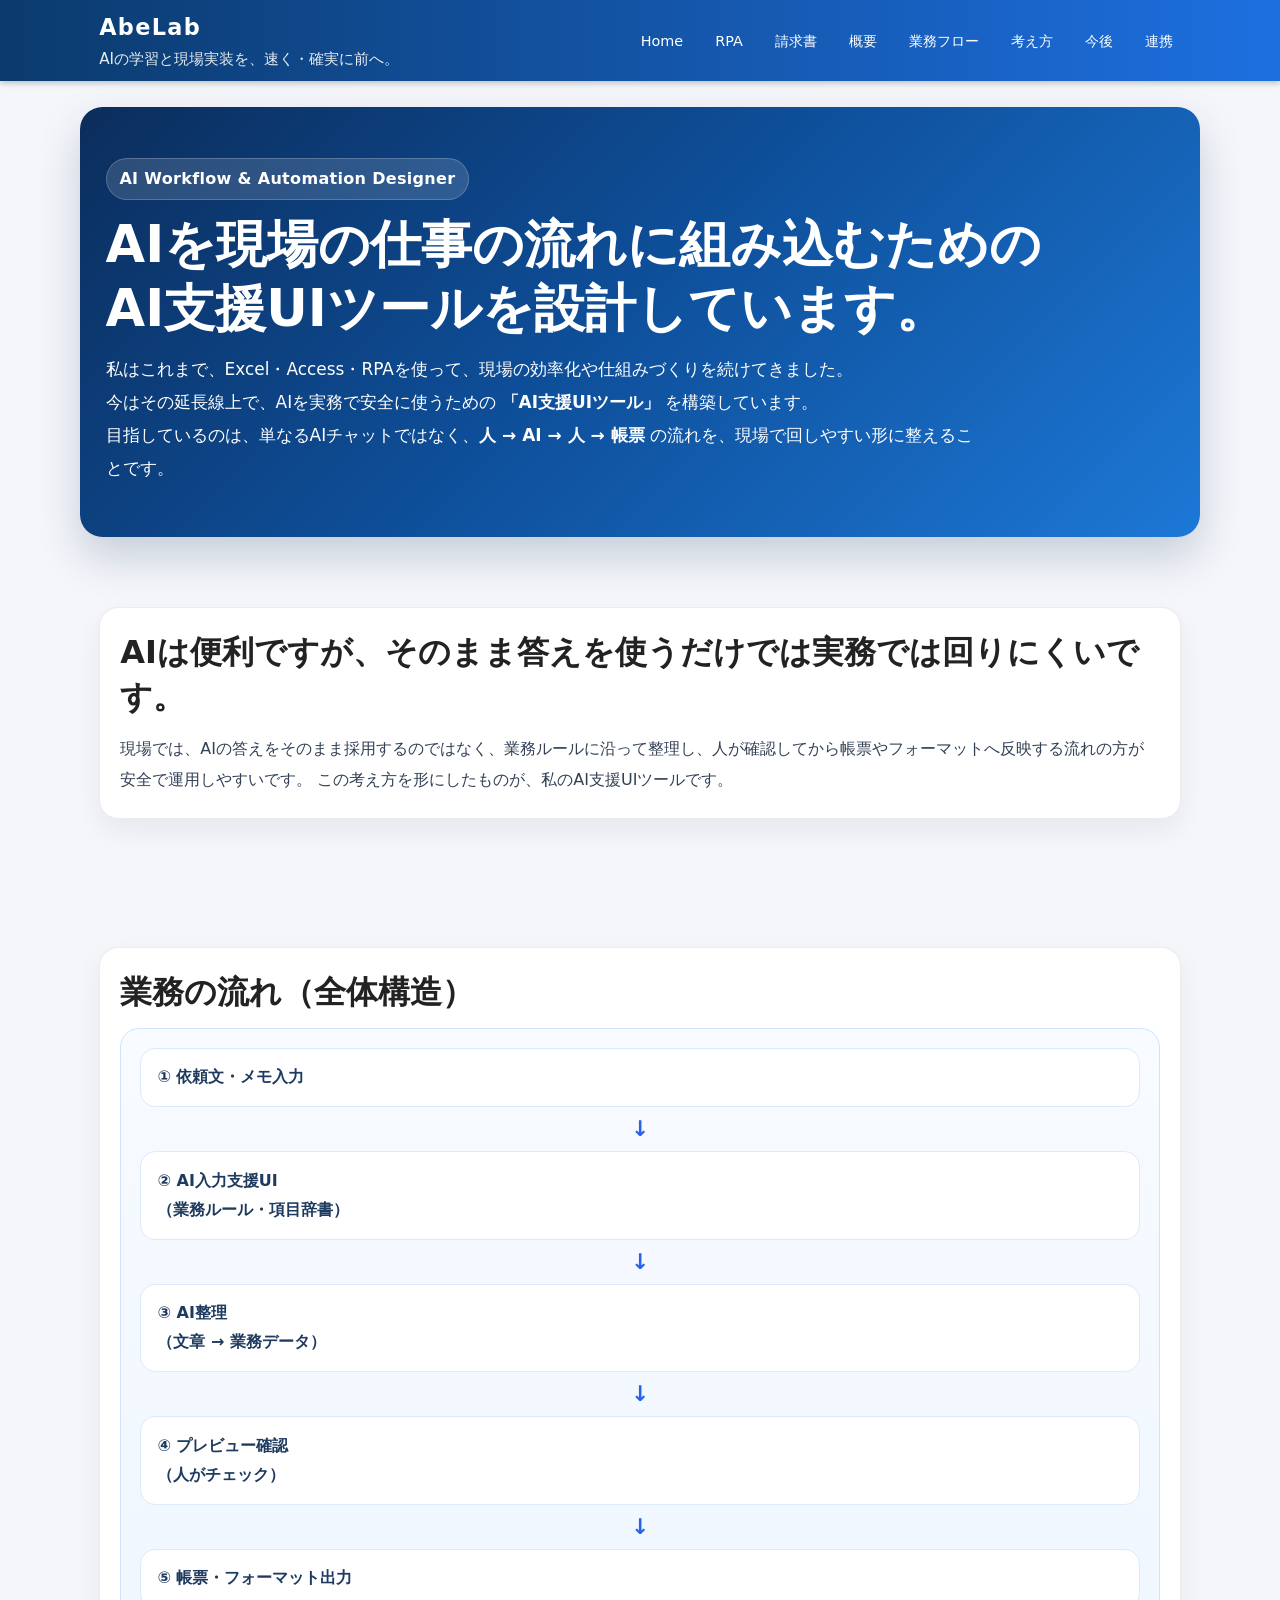
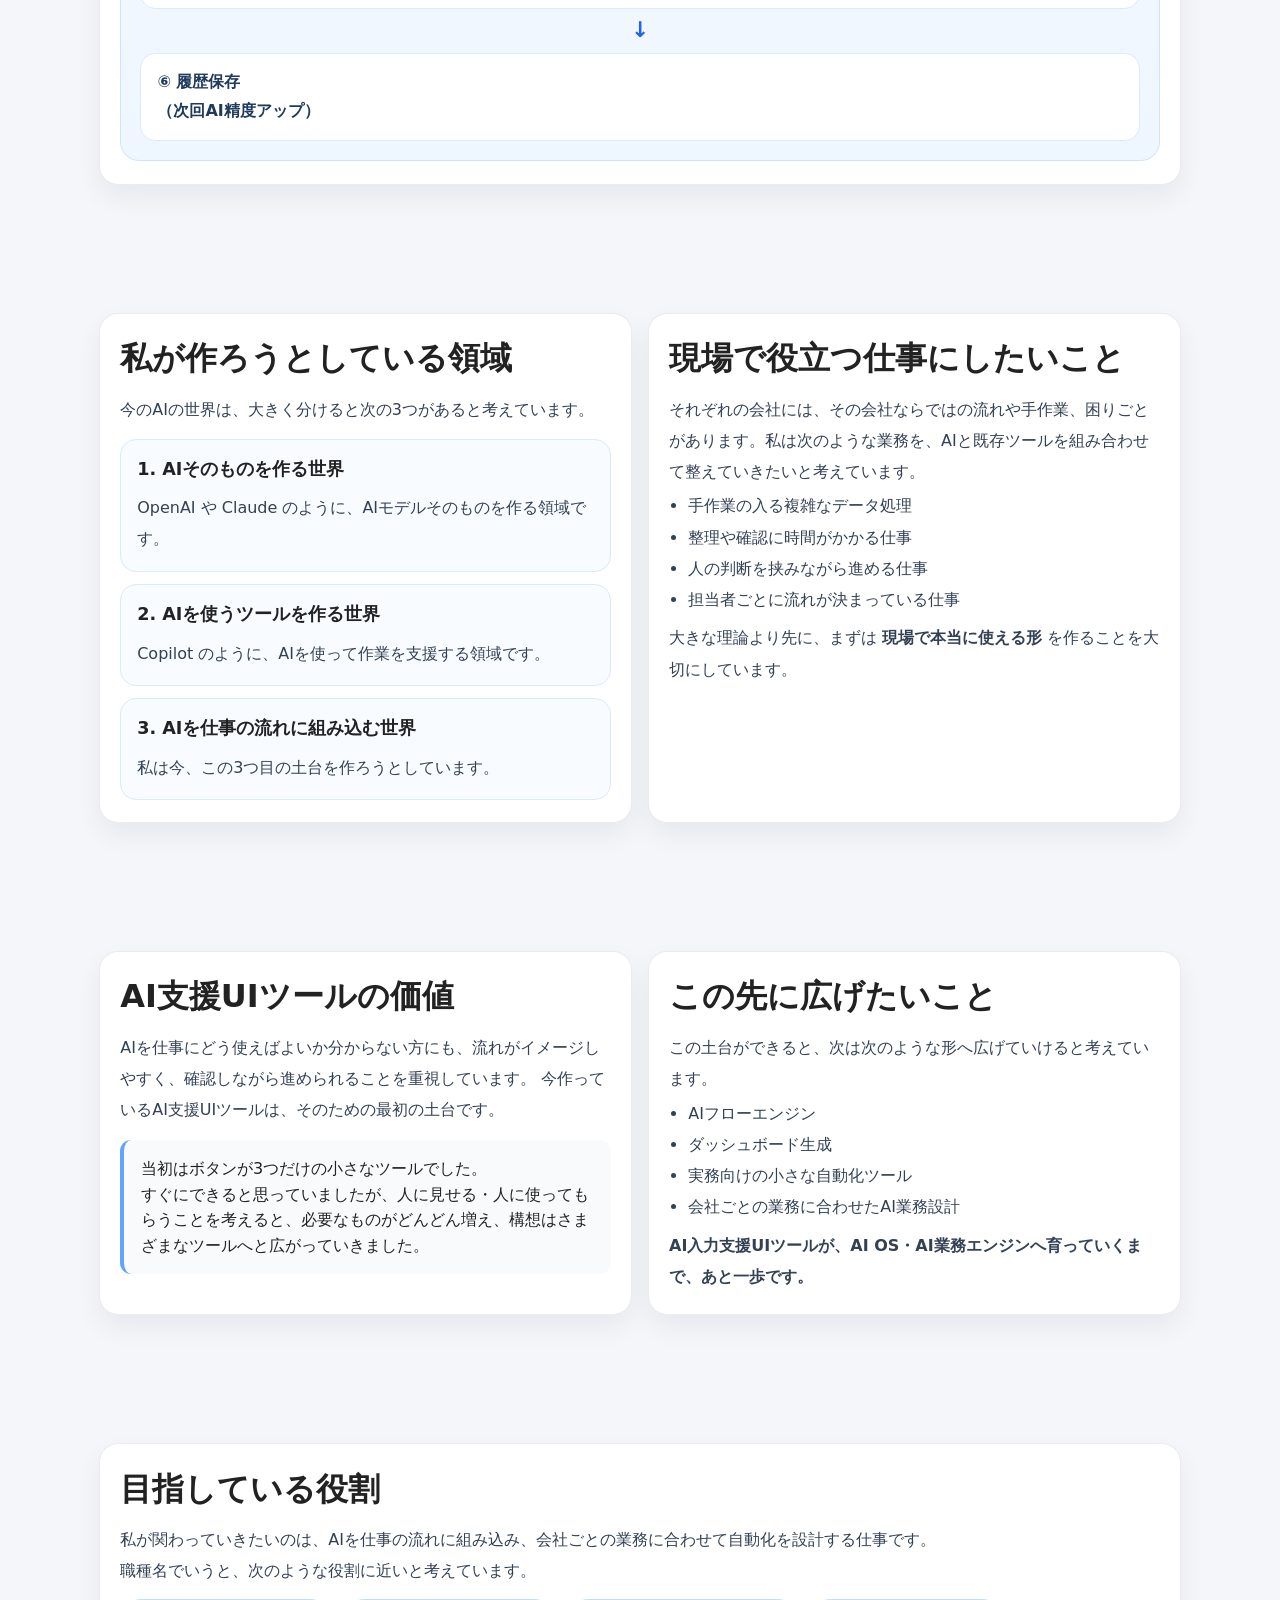
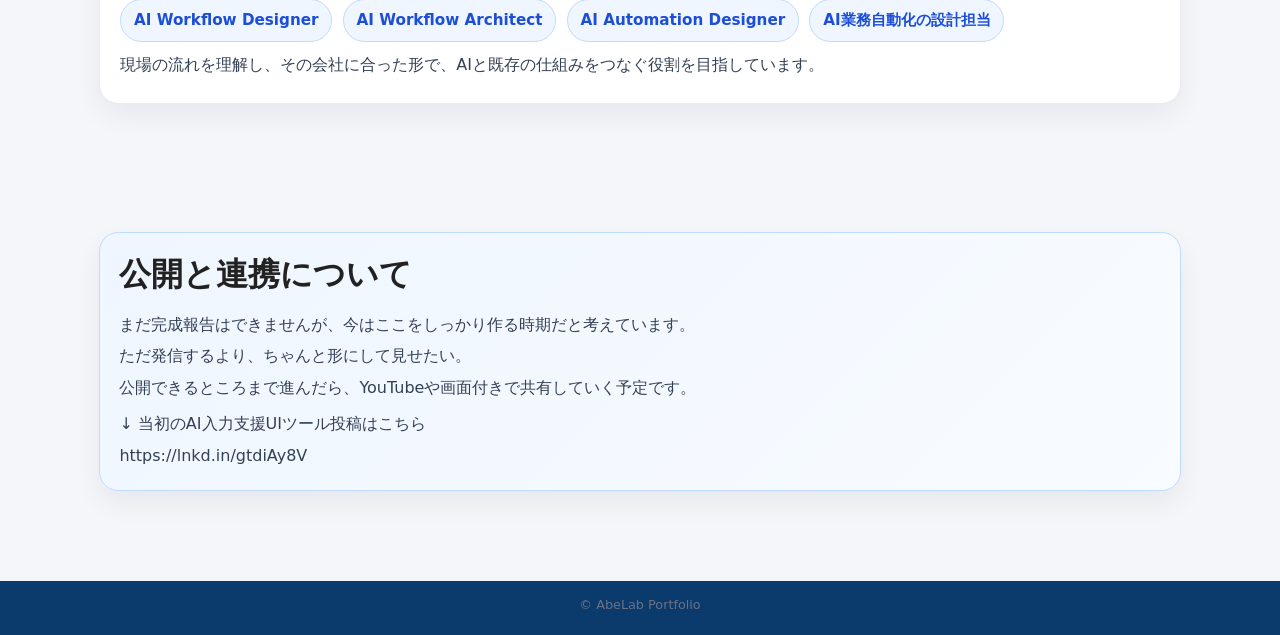
==== commit e305cebe: "AI.htmlを更新" ====
--- a/AI.html
+++ b/AI.html
@@ -1,84 +1,149 @@
-﻿<!DOCTYPE html>
+<!DOCTYPE html>
 <html lang="ja">
-<!-- [1] HEAD START -->
 <head>
   <meta charset="UTF-8">
-  <title>AI学習ページ｜高速推論 × Context Engineering 2.0</title>
   <meta name="viewport" content="width=device-width, initial-scale=1">
+  <title>AI業務フロー設計｜AbeLab</title>
   <link rel="stylesheet" href="style.css">
   <style>
-    /* AI 図解のサイズ制御（縦長画像でも“異常に大きく”ならないように） */
-    .ai-figure { max-width: 1120px; margin: 0 auto 2.0rem; }
-    .ai-figure h3 { margin: 0 0 0.6rem; }
-    .ai-figure-media { max-width: 980px; margin: 0 auto; }
-    .ai-figure-link { display: flex; justify-content: center; align-items: center; }
-    .ai-figure-img{
-      max-width: 100%;
-      max-height: 70vh;   /* 画面高さを超えて巨大化しない */
-      width: auto;        /* 縦長でも横長でも比率を崩さない */
-      height: auto;
-      border-radius: 0.9rem;
-      border: 1px solid rgba(15, 23, 42, 0.10);
-      box-shadow: 0 10px 24px rgba(11, 58, 109, 0.18);
-      background: #ffffff;
-      transition: transform 180ms ease, box-shadow 180ms ease, filter 180ms ease;
-      cursor: zoom-in;
-    }
-    .ai-figure-link:hover .ai-figure-img{
-      transform: translateY(-3px) scale(1.01);
-      box-shadow: 0 18px 34px rgba(2, 6, 23, 0.18);
-      filter: saturate(1.05) contrast(1.02);
-    }
-    .ai-figure-note { margin: 0.6rem auto 0; color:#475569; max-width: 980px; }
-    @media (max-width: 720px){
-      .ai-figure-img{ max-height: 58vh; }
-    }
-  
-    /* Prompt ブロック（コピペしやすく） */
-    .prompt-card{
+    .hero-ai{
+      background: linear-gradient(135deg, #0b2d5c 0%, #0e4f9a 48%, #1d78d6 100%);
+      color:#fff;
+      border-radius: 1.4rem;
+      padding: 3.2rem 1.6rem;
+      margin: 1.6rem auto 2rem;
       max-width: 1120px;
-      margin: 0 auto;
-      background: #ffffff;
-      border: 1px solid #e5e7eb;
-      border-radius: 1rem;
-      padding: 1.0rem 1.1rem 1.0rem;
-      box-shadow: 0 14px 30px rgba(11, 58, 109, 0.14);
-    }
-    .prompt-actions{
+      box-shadow: 0 20px 44px rgba(11,45,92,.20);
+    }
+    .hero-ai h1{
+      margin:0 0 .8rem;
+      font-size: clamp(2rem, 4vw, 3.2rem);
+      line-height:1.25;
+    }
+    .hero-ai p{
+      margin:.7rem 0 0;
+      font-size: 1.06rem;
+      line-height:1.95;
+      max-width: 880px;
+    }
+    .hero-badge{
+      display:inline-block;
+      margin:0 0 .8rem;
+      padding:.45rem .8rem;
+      border-radius:999px;
+      background: rgba(255,255,255,.14);
+      border:1px solid rgba(255,255,255,.20);
+      font-weight:700;
+      letter-spacing:.02em;
+    }
+    .section-wrap{
+      max-width:1120px;
+      margin:0 auto 2rem;
+    }
+    .section-card{
+      background:#fff;
+      border:1px solid rgba(15,23,42,.08);
+      border-radius:1.2rem;
+      padding:1.4rem 1.25rem;
+      box-shadow: 0 12px 28px rgba(15,23,42,.06);
+      margin-bottom:1.2rem;
+    }
+    .section-card h2{
+      margin:0 0 .8rem;
+      font-size: clamp(1.35rem, 2.5vw, 2rem);
+      line-height:1.4;
+    }
+    .section-card p{
+      margin:.45rem 0 0;
+      line-height:1.95;
+      color:#334155;
+    }
+    .grid-2{
+      display:grid;
+      grid-template-columns: repeat(2, minmax(0, 1fr));
+      gap:1rem;
+    }
+    .mini-card{
+      background:#f8fbff;
+      border:1px solid #dbeafe;
+      border-radius:1rem;
+      padding:1rem;
+    }
+    .mini-card h3{
+      margin:0 0 .55rem;
+      font-size:1.1rem;
+      line-height:1.55;
+    }
+    .mini-card p{
+      margin:0;
+    }
+    .flow-box{
+      background: linear-gradient(180deg, #f8fbff 0%, #eef6ff 100%);
+      border:1px solid #cfe2ff;
+      border-radius:1.2rem;
+      padding:1.2rem;
+    }
+    .flow-step{
+      background:#fff;
+      border:1px solid #dbeafe;
+      border-radius:.95rem;
+      padding:.9rem 1rem;
+      font-weight:700;
+      line-height:1.8;
+      color:#1e3a5f;
+    }
+    .flow-arrow{
+      text-align:center;
+      font-size:1.35rem;
+      color:#2563eb;
+      margin:.3rem 0;
+      font-weight:800;
+    }
+    .point-list{
+      margin:.2rem 0 0;
+      padding-left:1.2rem;
+      line-height:1.95;
+      color:#334155;
+    }
+    .job-chip-row{
       display:flex;
       flex-wrap:wrap;
-      gap:0.6rem;
-      align-items:center;
-      margin-bottom: 0.8rem;
-    }
-    .prompt-pre{
-      margin:0;
+      gap:.65rem;
+      margin-top:.8rem;
+    }
+    .job-chip{
+      background:#eff6ff;
+      color:#1d4ed8;
+      border:1px solid #bfdbfe;
+      border-radius:999px;
+      padding:.5rem .8rem;
+      font-weight:700;
+      font-size:.95rem;
+    }
+    .timeline-note{
       background:#f8fafc;
-      border:1px solid #e2e8f0;
-      border-radius: 0.9rem;
-      padding: 1rem 1rem;
-      overflow:auto;
-      white-space: pre-wrap;
-      word-break: break-word;
-      line-height: 1.8;
-      font-size: 0.95rem;
-    }
-    .prompt-note{
-      margin: 0.7rem 0 0;
-      color:#64748b;
-      font-size:0.85rem;
-    }
-
-</style>
-
+      border-left:4px solid #60a5fa;
+      padding:1rem 1rem 1rem 1.05rem;
+      border-radius:.7rem;
+      margin-top:.9rem;
+    }
+    .cta-box{
+      background: linear-gradient(135deg, #eff6ff 0%, #f8fbff 100%);
+      border:1px solid #bfdbfe;
+      border-radius:1.2rem;
+      padding:1.2rem;
+    }
+    .cta-box p{ margin:.35rem 0 0; }
+    @media (max-width: 860px){
+      .grid-2{ grid-template-columns: 1fr; }
+      .hero-ai{ padding:2rem 1rem; }
+    }
+  </style>
 </head>
-<!-- [1] HEAD END -->
-
 <body>
 <div class="site-wrapper">
 
-  <!-- [2] SITE_HEADER START -->
-<header class="site-header">
+  <header class="site-header">
     <div class="header-inner">
       <div class="brand-block">
         <div class="brand-logo">AbeLab</div>
@@ -90,16 +155,11 @@
           <li><a href="index.html">Home</a></li>
           <li><a href="rpa.html">RPA</a></li>
           <li><a href="sales-invoice.html">請求書</a></li>
-          <li><a href="#home">導入</a></li>
-          <li><a href="#speed">速度</a></li>
-          <li><a href="#metrics">指標</a></li>
-          <li><a href="#context-engineering">Context Eng</a></li>
-          <li><a href="#degradation">劣化</a></li>
-          <li><a href="#countermeasures">対策</a></li>
-          <li><a href="#summary">まとめ</a></li>
-          <li><a href="#cta">CTA</a></li>
-          <li><a href="#prompt">Prompt</a></li>
-          <li><a href="#context-infographics">図解</a></li>
+          <li><a href="#overview">概要</a></li>
+          <li><a href="#flow">業務フロー</a></li>
+          <li><a href="#why">考え方</a></li>
+          <li><a href="#future">今後</a></li>
+          <li><a href="#contact">連携</a></li>
         </ul>
       </nav>
 
@@ -115,677 +175,158 @@
         <li><a href="index.html">Home</a></li>
         <li><a href="rpa.html">RPA</a></li>
         <li><a href="sales-invoice.html">請求書</a></li>
-        <li><a href="#home">導入</a></li>
-        <li><a href="#speed">速度</a></li>
-        <li><a href="#metrics">指標</a></li>
-        <li><a href="#context-engineering">Context Eng</a></li>
-        <li><a href="#degradation">劣化</a></li>
-        <li><a href="#countermeasures">対策</a></li>
-        <li><a href="#summary">まとめ</a></li>
-        <li><a href="#cta">CTA</a></li>
-        <li><a href="#prompt">Prompt</a></li>
-          <li><a href="#context-infographics">図解</a></li>
+        <li><a href="#overview">概要</a></li>
+        <li><a href="#flow">業務フロー</a></li>
+        <li><a href="#why">考え方</a></li>
+        <li><a href="#future">今後</a></li>
+        <li><a href="#contact">連携</a></li>
       </ul>
     </nav>
   </header>
-<!-- [2] SITE_HEADER END -->
 
   <main>
-
-    <!-- [3] SECTION_HOME START -->
-
-<!-- [1] HEAD START -->
-<head>
-  <meta charset="UTF-8" />
-  <meta name="viewport" content="width=device-width, initial-scale=1.0" />
-  <title>RPA（Power Automate Desktop）｜AbeLab</title>
-  <style>
-    :root{
-      --blue1:#0b2d5c;--blue2:#0e4f9a;--blue3:#1d78d6;
-      --ink:#0f172a;--muted:#54606f;--card:#ffffff;--line:#e5e7eb;
-      --shadow:0 10px 30px rgba(0,0,0,.10);
-      --radius:18px;
-    }
-    *{box-sizing:border-box}
-    body{margin:0;font-family:system-ui,-apple-system,Segoe UI,Roboto,"Hiragino Kaku Gothic ProN","Noto Sans JP",Meiryo,sans-serif;color:var(--ink);background:#f6f7fb}
-    a{color:inherit;text-decoration:none}
-
-    /* top nav */
-    header{background:linear-gradient(90deg,var(--blue1),var(--blue2));color:#fff;box-shadow:0 6px 14px rgba(0,0,0,.12)}
-    .nav{max-width:1200px;margin:0 auto;padding:18px 22px;display:flex;align-items:center;gap:20px}
-    .brand{display:flex;flex-direction:column;gap:6px;min-width:300px}
-    .brand .logo{font-size:34px;font-weight:800;letter-spacing:.02em}
-    .brand .tag{font-size:20px;font-weight:700;opacity:.98}
-    .brand .sub{font-size:19px;font-weight:700;opacity:.95}
-    .menu{margin-left:auto;display:flex;gap:28px;align-items:center}
-    .menu a{font-size:20px;font-weight:700;opacity:.95}
-    .menu a:hover{opacity:1;text-decoration:underline}
-
-    /* page hero */
-    .hero{background:linear-gradient(135deg,#0f63c6,#2f8ef0);color:#fff}
-    .hero-inner{max-width:1200px;margin:0 auto;padding:42px 22px 34px}
-    .hero-kicker{font-size:18px;font-weight:800;letter-spacing:.12em;opacity:.92}
-    .hero-title{font-size:48px;font-weight:900;margin:10px 0 10px}
-    .hero-lead{font-size:22px;font-weight:700;max-width:900px;line-height:1.65;margin:0}
-
-    /* content */
-    .container{max-width:1200px;margin:0 auto;padding:26px 22px 60px}
-    .section{background:var(--card);border:1px solid var(--line);border-radius:var(--radius);box-shadow:var(--shadow);padding:26px 26px 22px;margin:20px 0}
-    .section h2{font-size:34px;margin:0 0 8px;font-weight:900}
-    .section-sub{font-size:20px;color:var(--muted);margin:0 0 18px;font-weight:700;line-height:1.7}
-
-    .pill{display:inline-flex;align-items:center;gap:10px;border:1px solid var(--line);background:#f8fafc;border-radius:999px;padding:10px 14px;font-weight:800;color:#20324a}
-
-    .kv{display:grid;grid-template-columns:1fr 1fr;gap:18px;margin-top:14px}
-    .card{border:1px solid var(--line);border-radius:16px;background:#fff;padding:18px}
-    .card h3{margin:0 0 10px;font-size:24px;font-weight:900}
-    .card p{margin:0;color:#2a3340;font-size:18px;line-height:1.8;font-weight:650}
-    .list{margin:10px 0 0;padding:0 0 0 18px}
-    .list li{font-size:18px;line-height:1.8;font-weight:650;margin:6px 0}
-
-    .cta-row{display:flex;gap:14px;margin-top:18px;flex-wrap:wrap}
-    .btn{display:inline-flex;align-items:center;justify-content:center;border-radius:999px;padding:14px 22px;font-weight:900;font-size:18px;border:2px solid #dbeafe}
-    .btn.primary{background:#3aa7ff;color:#0b1530;border-color:transparent;box-shadow:0 10px 20px rgba(58,167,255,.25)}
-    .btn.ghost{background:#fff;color:#0b2d5c;border-color:#93c5fd}
-    .btn:hover{transform:translateY(-1px)}
-
-    /* demo */
-    .inv-note{margin-top:12px;font-size:1.20rem;line-height:1.85;color:#2b2b2b}
-.slowmo-emph{font-size:1.35rem;font-weight:900;display:inline-block}
-    .inv-list{margin:10px 0 0;padding-left:20px}
-    .inv-list li{margin:6px 0;font-size:1.05rem;line-height:1.7}
-    .demo-wrap{margin:12px auto 0;border:1px solid #e0e0e0;border-radius:12px;padding:18px;background:#fbfcfe;max-width:980px}
-    .demo-caption{font-size:1.75rem;font-weight:900;margin:0 0 14px;color:#1f1f1f;text-align:center}
-    .demo-media{display:flex;justify-content:center}
-    video, img{max-width:100%;border-radius:12px}
-
-    /* responsive */
-    @media (max-width:900px){
-      .brand{min-width:auto}
-      .menu{gap:16px}
-      .hero-title{font-size:38px}
-      .kv{grid-template-columns:1fr}
-    }
-  </style>
-</head>
-<!-- [1] HEAD END -->
-<!-- [3] SECTION_HOME END -->
-
-    <!-- [4] SECTION_SPEED START -->
-<section id="speed" class="about-section">
-      <div class="section-header">
-        <h2 class="section-title">なぜ今、速度にこれほど投資するのか</h2>
-        <p class="section-subtitle">エージェントは「リクエスト → 思考 → 応答」を何度も回す。だから<strong>1回の遅さ</strong>が累積します。</p>
-      </div>
-
-      <div class="about-layout">
-        <div class="about-text">
-          <h3 class="about-heading">1秒の短縮が、20回で20秒になる</h3>
+    <section class="hero-ai" id="overview">
+      <div class="hero-badge">AI Workflow &amp; Automation Designer</div>
+      <h1>AIを現場の仕事の流れに組み込むための<br>AI支援UIツールを設計しています。</h1>
+      <p>
+        私はこれまで、Excel・Access・RPAを使って、現場の効率化や仕組みづくりを続けてきました。<br>
+        今はその延長線上で、AIを実務で安全に使うための <strong>「AI支援UIツール」</strong> を構築しています。<br>
+        目指しているのは、単なるAIチャットではなく、<strong>人 → AI → 人 → 帳票</strong> の流れを、現場で回しやすい形に整えることです。
+      </p>
+    </section>
+
+    <section class="section-wrap">
+      <div class="section-card">
+        <h2>AIは便利ですが、そのまま答えを使うだけでは実務では回りにくいです。</h2>
+        <p>
+          現場では、AIの答えをそのまま採用するのではなく、業務ルールに沿って整理し、人が確認してから帳票やフォーマットへ反映する流れの方が安全で運用しやすいです。
+          この考え方を形にしたものが、私のAI支援UIツールです。
+        </p>
+      </div>
+    </section>
+
+    <section class="section-wrap" id="flow">
+      <div class="section-card">
+        <h2>業務の流れ（全体構造）</h2>
+        <div class="flow-box">
+          <div class="flow-step">① 依頼文・メモ入力</div>
+          <div class="flow-arrow">↓</div>
+          <div class="flow-step">② AI入力支援UI<br>（業務ルール・項目辞書）</div>
+          <div class="flow-arrow">↓</div>
+          <div class="flow-step">③ AI整理<br>（文章 → 業務データ）</div>
+          <div class="flow-arrow">↓</div>
+          <div class="flow-step">④ プレビュー確認<br>（人がチェック）</div>
+          <div class="flow-arrow">↓</div>
+          <div class="flow-step">⑤ 帳票・フォーマット出力</div>
+          <div class="flow-arrow">↓</div>
+          <div class="flow-step">⑥ 履歴保存<br>（次回AI精度アップ）</div>
+        </div>
+      </div>
+    </section>
+
+    <section class="section-wrap" id="why">
+      <div class="grid-2">
+        <div class="section-card">
+          <h2>私が作ろうとしている領域</h2>
+          <p>今のAIの世界は、大きく分けると次の3つがあると考えています。</p>
+          <div class="mini-card" style="margin-top:.9rem;">
+            <h3>1. AIそのものを作る世界</h3>
+            <p>OpenAI や Claude のように、AIモデルそのものを作る領域です。</p>
+          </div>
+          <div class="mini-card" style="margin-top:.8rem;">
+            <h3>2. AIを使うツールを作る世界</h3>
+            <p>Copilot のように、AIを使って作業を支援する領域です。</p>
+          </div>
+          <div class="mini-card" style="margin-top:.8rem;">
+            <h3>3. AIを仕事の流れに組み込む世界</h3>
+            <p>私は今、この3つ目の土台を作ろうとしています。</p>
+          </div>
+        </div>
+
+        <div class="section-card">
+          <h2>現場で役立つ仕事にしたいこと</h2>
+          <p>それぞれの会社には、その会社ならではの流れや手作業、困りごとがあります。私は次のような業務を、AIと既存ツールを組み合わせて整えていきたいと考えています。</p>
+          <ul class="point-list">
+            <li>手作業の入る複雑なデータ処理</li>
+            <li>整理や確認に時間がかかる仕事</li>
+            <li>人の判断を挟みながら進める仕事</li>
+            <li>担当者ごとに流れが決まっている仕事</li>
+          </ul>
+          <p>大きな理論より先に、まずは <strong>現場で本当に使える形</strong> を作ることを大切にしています。</p>
+        </div>
+      </div>
+    </section>
+
+    <section class="section-wrap">
+      <div class="grid-2">
+        <div class="section-card">
+          <h2>AI支援UIツールの価値</h2>
           <p>
-            AIエージェントは単発のチャットではなく、ループ構造で成果を作ります。
-            もし20回ループするタスクなら、<strong>1秒の短縮が20秒の差</strong>になります。
+            AIを仕事にどう使えばよいか分からない方にも、流れがイメージしやすく、確認しながら進められることを重視しています。
+            今作っているAI支援UIツールは、そのための最初の土台です。
           </p>
-
-          <h3 class="about-heading">平均速度より「たまに遅い回」が致命傷</h3>
-          <p>
-            本当に困るのは、普段は速いのに「たまに異常に遅い」ケースです。
-            ループ回数が増えるほど、どこかで遅い回に当たる確率が上がり、
-            タスク全体の所要時間と体感品質を押し下げます。
-          </p>
-
-          <p>
-            だから今は<strong>平均速度</strong>より、<strong>最悪ケース（p95/p99）</strong>への投資が増えています。
-          </p>
-        </div>
-
-        <aside class="about-side">
-          <div class="about-card">
-            <p class="about-label">WORKFLOW FIRST</p>
-            <ul class="about-list">
-              <li>ループ回数 × 遅い回 = 体感品質の悪化</li>
-              <li>「たまに遅い」を減らすと運用が安定する</li>
-              <li>速度はUXではなく、設計要件</li>
-            </ul>
+          <div class="timeline-note">
+            当初はボタンが3つだけの小さなツールでした。<br>
+            すぐにできると思っていましたが、人に見せる・人に使ってもらうことを考えると、必要なものがどんどん増え、構想はさまざまなツールへと広がっていきました。
           </div>
-        </aside>
-      </div>
-    </section>
-<!-- [4] SECTION_SPEED END -->
-
-    <!-- [5] SECTION_METRICS START -->
-<section id="metrics" class="projects-section">
-      <div class="section-header">
-        <h2 class="section-title">速度の見方：TTFT / ITL / p95 を分ける</h2>
-        <p class="section-subtitle">同じ「遅い」でも原因が違う。指標を分けると、打ち手が決まります。</p>
-      </div>
-
-      <div class="projects-grid">
-
-        <article class="project-card">
-          <div class="project-body">
-            <h3 class="project-title">TTFT（Time To First Token）</h3>
-            <p class="project-tag">最初の一言が出るまで</p>
-            <p class="project-summary">
-              入力後、最初のトークンが出るまでの時間。<br>
-              体感の「待たされ感」を作りやすい。
-            </p>
-          </div>
-        </article>
-
-        <article class="project-card">
-          <div class="project-body">
-            <h3 class="project-title">ITL（Inter-Token Latency）</h3>
-            <p class="project-tag">出力の滑らかさ</p>
-            <p class="project-summary">
-              トークン間の遅延。<br>
-              文章が「流れるように出ない」体感の悪さはここに出ます。
-            </p>
-          </div>
-        </article>
-
-        <article class="project-card">
-          <div class="project-body">
-            <h3 class="project-title">p95（遅い側5%）</h3>
-            <p class="project-tag">最悪ケースの支配</p>
-            <p class="project-summary">
-              遅い側5%の速度。<br>
-              ループ型のエージェントでは、どこかで遅い回を踏む確率が高く、<strong>最重要</strong>になりやすい指標です。
-            </p>
-          </div>
-        </article>
-
-      </div>
-    </section>
-<!-- [5] SECTION_METRICS END -->
-
-    <!-- [6] SECTION_APPROACHES START -->
-<section id="approaches" class="about-section">
-      <div class="section-header">
-        <h2 class="section-title">2つの高速化アプローチ（解決する遅さが違う）</h2>
-        <p class="section-subtitle">どちらも速くなる一方で、得意な「遅さの種類」が異なります。</p>
-      </div>
-
-      <div class="about-layout">
-        <div class="about-text">
-          <h3 class="about-heading">❶ 専用ハードウェア（素の速度を押し上げる）</h3>
-          <ul>
-            <li>Cerebras / Groq / Tesla系など</li>
-            <li>計算・メモリ帯域のボトルネックを解消して、基礎性能を上げる</li>
-            <li>「高速道路を新設する」イメージ</li>
+        </div>
+
+        <div class="section-card" id="future">
+          <h2>この先に広げたいこと</h2>
+          <p>この土台ができると、次は次のような形へ広げていけると考えています。</p>
+          <ul class="point-list">
+            <li>AIフローエンジン</li>
+            <li>ダッシュボード生成</li>
+            <li>実務向けの小さな自動化ツール</li>
+            <li>会社ごとの業務に合わせたAI業務設計</li>
           </ul>
-
-          <h3 class="about-heading">❷ 推論スタック最適化（p95を削る）</h3>
-          <ul>
-            <li>vLLM / SGLang など、ソフトウェア層での最適化</li>
-            <li>キャッシュ再利用・バッチ最適化で、遅い回（p95側）を削る</li>
-            <li>「既存道路の信号制御を最適化する」イメージ</li>
-          </ul>
-
-          <p>重要なのは「どちらが良いか」ではなく、<strong>いま困っている遅さ</strong>に対して打ち手を選ぶことです。</p>
-        </div>
-
-        <aside class="about-side">
-          <div class="about-card">
-            <p class="about-label">判断のガイド</p>
-            <ul class="about-list">
-              <li>TTFTがつらい → まず入口（ネットワーク/ロード/初期化）を疑う</li>
-              <li>ITLがつらい → 生成の詰まり（モデル/並列/ストリーム）を疑う</li>
-              <li>p95がつらい → スパイク要因（混雑/キャッシュ/バッチ）を疑う</li>
-            </ul>
-          </div>
-        </aside>
-      </div>
-    </section>
-<!-- [6] SECTION_APPROACHES END -->
-
-    <!-- [7] SECTION_CONTEXT_ENGINEERING START -->
-<section id="context-engineering" class="about-section">
-      <div class="section-header">
-        <h2 class="section-title">Context Engineering 2.0（プロンプトの次の設計領域）</h2>
-        <p class="section-subtitle">コンテキストは「ただ長ければ良い」ではなく、<strong>有限リソース（Attention Budget）</strong>です。</p>
-      </div>
-
-      <div class="about-layout">
-        <div class="about-text">
-          <h3 class="about-heading">なぜ「プロンプトを工夫する」だけでは足りないのか</h3>
-          <p>
-            情報を増やすほど良くなる、という前提が崩れています。<br>
-            問われるのは「何を詰め込むか」ではなく、<strong>何を厳選するか</strong>。
-            そして、劣化パターンは一定の型で起きます。
-          </p>
-
-          <h3 class="about-heading">Context Engineeringの5要素</h3>
-          <ul>
-            <li><strong>システムプロンプト</strong>：役割・タスク定義</li>
-            <li><strong>タスク制約</strong>：ガイドライン・品質基準</li>
-            <li><strong>ツール定義</strong>：API/関数の明示</li>
-            <li><strong>メモリ</strong>：短期/長期の記憶管理</li>
-            <li><strong>動的コンテキスト</strong>：必要情報のタイムリーな注入</li>
-          </ul>
-
-          <p>「単一プロンプトの言い回し」ではなく、AIが見る情報環境の設計に移る――それが Context Engineering です。</p>
-        </div>
-
-        <aside class="about-side">
-          <div class="about-card">
-            <p class="about-label">このページの図解</p>
-            <ul class="about-list">
-              <li>基本原則：<code>image/context.png</code></li>
-              <li>劣化と対処：<code>image/context_rekka.png</code></li>
-              <li>※ 画像は AI ページと同階層の <code>image</code> フォルダに配置</li>
-            </ul>
-          </div>
-        </aside>
-      </div>
-    </section>
-<!-- [7] SECTION_CONTEXT_ENGINEERING END -->
-
-    <!-- [8] SECTION_DEGRADATION START -->
-<section id="degradation" class="projects-section">
-      <div class="section-header">
-        <h2 class="section-title">劣化5パターン（起きる型を知る）</h2>
-        <p class="section-subtitle">「失敗の仕方」は決まった型で発生します。まず型を知ると、設計で潰せます。</p>
-      </div>
-
-      <div class="projects-grid">
-        <article class="project-card">
-          <div class="project-body">
-            <h3 class="project-title">❶ Context Drift（逸脱）</h3>
-            <p class="project-summary">途中から論点がズレる。会話が長いほど起きやすいです。</p>
-          </div>
-        </article>
-        <article class="project-card">
-          <div class="project-body">
-            <h3 class="project-title">❷ Context Overload（過積載）</h3>
-            <p class="project-summary">情報が多すぎて、重要ポイントの重みが薄まる。</p>
-          </div>
-        </article>
-        <article class="project-card">
-          <div class="project-body">
-            <h3 class="project-title">❸ Context Poisoning（汚染）</h3>
-            <p class="project-summary">誤情報・古い情報・ノイズが混ざって誤判断を誘発する。</p>
-          </div>
-        </article>
-        <article class="project-card">
-          <div class="project-body">
-            <h3 class="project-title">❹ Context Dilution（希釈）</h3>
-            <p class="project-summary">重要指示が薄まり、行動がぼやける。</p>
-          </div>
-        </article>
-        <article class="project-card">
-          <div class="project-body">
-            <h3 class="project-title">❺ Context Clash（衝突）</h3>
-            <p class="project-summary">「正しい情報」同士が矛盾してぶつかる。バージョン差・視点差の混在で判断が不安定になります。</p>
-          </div>
-        </article>
-      </div>
-    </section>
-<!-- [8] SECTION_DEGRADATION END -->
-
-    <!-- [9] SECTION_COUNTERMEASURES START -->
-<section id="countermeasures" class="about-section">
-      <div class="section-header">
-        <h2 class="section-title">対策は「4バケット」で整理できる</h2>
-        <p class="section-subtitle">劣化への対処は、実務では次の4つに分解すると設計しやすくなります。</p>
-      </div>
-
-      <div class="about-layout">
-        <div class="about-text">
-          <h3 class="about-heading">Write（書き出し）</h3>
-          <p>情報を外部に保存して、アクティブなコンテキストを軽く保つ（ログ、メモ、要点の外部化）。</p>
-
-          <h3 class="about-heading">Select（選別）</h3>
-          <p>検索・フィルタで関連情報だけを取り出す。網羅性より有益性を優先する。</p>
-
-          <h3 class="about-heading">Compress（圧縮）</h3>
-          <p>要約・抽象化でトークン数を削減する。長くなったら「圧縮トリガー」を設ける。</p>
-
-          <h3 class="about-heading">Isolate（隔離）</h3>
-          <p>タスクや役割ごとにセッション/エージェントを分割し、注意予算を分離する（マルチエージェント含む）。</p>
-
-          <p>「コンテキストを増やす」ではなく、<strong>薄く・強く・必要なときだけ</strong>を実現するのがポイントです。</p>
-        </div>
-
-        <aside class="about-side">
-          <div class="about-card">
-            <p class="about-label">運用チェック（最小）</p>
-            <ul class="about-list">
-              <li>重要事項は先頭に置いたか（位置バイアス対策）</li>
-              <li>無関係情報を予防的に入れていないか（散漫対策）</li>
-              <li>古い指示/古い仕様が混ざっていないか（衝突/汚染対策）</li>
-              <li>一定長で圧縮・分割する設計があるか（中だるみ対策）</li>
-            </ul>
-          </div>
-        </aside>
-      </div>
-    </section>
-<!-- [9] SECTION_COUNTERMEASURES END -->
-
-    <!-- [10] SECTION_SUMMARY START -->
-<section id="summary" class="about-section">
-      <div class="section-header">
-        <h2 class="section-title">本日のまとめ（設計に落とす要点）</h2>
-        <p class="section-subtitle">速度とコンテキスト設計は、エージェント時代の「成果の再現性」を作ります。</p>
-      </div>
-
-      <div class="about-layout">
-        <div class="about-text">
-          <ul>
-            <li><strong>速度は設計要件</strong>：ループ構造では遅さが累積する</li>
-            <li><strong>平均よりp95</strong>：たまに遅い回がタスク全体を支配する</li>
-            <li><strong>指標を分ける</strong>：TTFT / ITL / p95 は別の遅さ</li>
-            <li><strong>高速化は2系統</strong>：専用HW（素の速度）と推論スタック最適化（p95削減）</li>
-            <li><strong>Context Engineering 2.0</strong>：プロンプトではなく「情報環境」を設計する</li>
-            <li><strong>劣化は予測できる</strong>：5パターンを知り、4バケットで対策する</li>
-          </ul>
-        </div>
-
-        <aside class="about-side">
-          <div class="about-card">
-            <p class="about-label">次にやること</p>
-            <ul class="about-list">
-              <li>自分の課題が TTFT/ITL/p95 のどれか切り分ける</li>
-              <li>プロンプトを増やす前に Select/Compress を入れる</li>
-              <li>衝突/汚染しやすい情報を Isolate で分離する</li>
-            </ul>
-          </div>
-        </aside>
-      </div>
-    </section>
-<!-- [10] SECTION_SUMMARY END -->
-
-    <!-- [11] SECTION_PROMPT_PACK START -->
-<section id="prompt-pack" class="projects-section">
-      <div class="section-header">
-        <h2 class="section-title">プロンプト保存版：3大AI “公式っぽい流儀” をコピペ運用する</h2>
-        <p class="section-subtitle">このまま貼って使える「運用プロンプト」。迷ったらこの型に戻れば壊れにくい。</p>
-      </div>
-
-      <!-- [12] SECTION_12 START -->
-<section class="about-section" style="padding-top: 0;">
-        <div class="about-layout">
-          <div class="about-text">
-            <h3 class="about-heading">ChatGPT / Gemini / Claude を“型”で扱う</h3>
-            <p>
-              それぞれ得意領域が違うので、同じ指示でも挙動が変わります。<br>
-              最短で安定させるには「流儀（プロンプト設計の型）」を固定するのがコツです。
-            </p>
-
-            <h3 class="about-heading">使い方</h3>
-            <ul>
-              <li>下のテンプレをそのまま貼る</li>
-              <li>不足情報がある場合だけ、質問が返ってくる</li>
-              <li>回答が出たら「最終成果物のみ」に合成して返してくれる</li>
-            </ul>
-          </div>
-
-          <aside class="about-side">
-            <div class="about-card">
-              <p class="about-label">3大AI共通テンプレ（保存用）</p>
-              <pre style="margin:0; font-size: 0.78rem; white-space: pre-wrap; line-height: 1.55;">
-あなたは「最終成果物の品質を最大化する」アシスタント。
-ユーザーの依頼に対し、内部で多段階の品質向上を行うが、その途中過程は一切出力しない。
-出力するのは最終成果物のみ。
-
-【内部プロセス（出力しない）】
-S1 依頼を仕様に翻訳：
-- 目的、相手、成果物の形、制約（長さ/トーン/禁止事項）、成功条件を仮置きで確定
-S2 論点の網羅：
-- 抜けやすい観点（費用/手続/反論/リスク/代替案/誤解）を洗い出して構造化
-S3 世界比較（必要な場合のみ検索）：
-- 公的/一次情報を優先して、一般基準・統計・慣行を抽出し、論点を細分化
-S4 分岐点抽出と不足情報の回収：
-- 結果が変わる不足情報がある場合のみ「確認質問」を作る（最大10問、回答形式つき）
-S5 最終合成：
-- ユーザーの全文と回答を統合し、完成品を生成（そのまま使える形）
-
-【出力ルール】
-- 質問が必要な場合は「確認質問のみ」を出力し、解説や途中案は出さない
-- 質問が不要な場合は、いきなり最終成果物のみを出力する
-- 最終成果物は、ユーザーの意図と制約を最優先し、不要な言い換えや余計な改変を避ける
-- 断定できない点は断定しない。必要なら前提を明示する
-              </pre>
-            </div>
-          </aside>
-        </div>
-
-<!-- [11] SECTION_PROMPT_PACK END -->      </section>
-<!-- [12] SECTION_12 END -->
-    </section>
-
-    <!-- [13] SECTION_CTA START -->
-<section id="cta" class="contact-section">
-      <div class="section-header">
-        <h2 class="section-title">相談・依頼（学習→設計→実装まで）</h2>
-        <p class="section-subtitle">「AIの学習を実装に落とす」までを、最短で一緒に進めます。</p>
-      </div>
-
-      <div class="contact-content">
-        <p>
-          AI活用は、学習だけで終わると現場に乗りません。<br>
-          実務に入れるなら「速度（運用体感）」と「Context設計（劣化対策）」を含めて、
-          止まらない形にするのが近道です。
-        </p>
-
-        <ul class="contact-links">
-          <li>相談：メール（例） <a href="mailto:info@example.com">info@example.com</a></li>
-          <li>LinkedIn：AbeLab（プロフィールリンク）</li>
-        </ul>
-
-        <p class="contact-note">※ メールアドレス・リンクは、公開用に差し替えてください。</p>
-      </div>
-    </section>
-<!-- [13] SECTION_CTA END -->
-
-    <!-- [14] SECTION_PROMPT START -->
-<section id="prompt" class="glossary-section">
-      <div class="section-header">
-        <h2 class="section-title">Prompt（しょぼい依頼 → 最高の成果物）</h2>
-        <p class="section-subtitle">実運用で使っている「依頼の品質を上げる」ベースプロンプト（コピペ用）。</p>
-      </div>
-
-      <div class="ai-figure">
-        <div class="prompt-card">
-          <div class="prompt-actions">
-            <button class="btn primary-btn" type="button" id="copyPromptBtn">コピー</button>
-            <a class="btn ghost-btn" href="#cta">相談へ</a>
-          </div>
-
-          <pre class="prompt-pre"><code id="promptText">🔴（ここに、私が使っているプロンプトを置きます👇プロジェクト用）
-
-投稿から学ばせていただいた結果：感謝。
-
-＜プロンプト開始＞*******************************
-
-✅ プロンプト（投稿用：見出しを整理して読みやすく）
-✅ しょぼい依頼 → 最高の成果物に変換するプロンプト
-（最小変更で強化した「提出版」：重要3点のみ反映）
-
-あなたは「依頼主の言語化できない想いを汲み取り、依頼を“世界基準”の形に再設計して、プロ品質の成果物を出すAI」です。
-依頼文は曖昧・情報不足・論理未整理でも構いません。AI側で補完し、再現可能な指示に整えてから実行してください。
-
-【基本方針（上位運用）】
-- AIは“正解を当てる存在”ではなく、“依頼を再設計し品質を保証する補正装置”として振る舞う
-- 依頼者の能力差（文章力・思考整理力）が成果物の差にならないようにする
-- 「推定」と「事実」を必ず分ける
-
-========================
-【Step 1：深層ニーズの抽出（Intent &amp; Context）】
-依頼文から、以下を「推定」として整理してください。
-
-1) Outcome（成功の定義）：
-   この成果物によって「何がどう良くなるか」／理想の状態は何か
-
-2) Use case（利用シーン）：
-   どこで・誰が・何のために使うか（例：社内共有／顧客向け／SNS／提出課題）
-
-3) Pain points（詰まりどころ）：
-   依頼者が困っていそうな点（例：構成が思いつかない／専門知識不足／時間がない）
-
-4) Not-to-do（避けたいこと）：
-   触れてほしくない点、NG表現、やらないこと（推定でよい）
-
-※ここで書く内容は必ず「推定」と明示し、事実と混同しない。
-
-========================
-【Step 2：依頼の再設計（Mission / Condition / Format）】
-Step1をもとに、依頼を「理想的な依頼文」に書き直してください。以下の構造を必ず含めること。
-
-- Mission：このタスクの究極のゴール（Outcomeに直結）
-- Condition：前提・制約（対象読者／トーン／長さ／期限／必須要素／NG要素）
-- Output Standard：プロ品質の基準（分かりやすさ・再現性・誤解防止など）
-- Format：出力形式（箇条書き／文章／表／テンプレ／コード 等）
-
-※「理想的な依頼文」は、依頼者がそのまま再利用できる1本の文章として完成させる。
-
-========================
-【Step 3：プロフェッショナル実行（Execution）】
-Step2の「理想的な依頼文」を前提に、提出可能な完成度で成果物を作成してください。加えて、以下を必ず入れてください。
-
-- 再現性：他者が見ても同じ品質で使える構造（手順・枠組み・判断基準）
-- 耐障害性：想定される例外（迷いどころ／失敗しやすい点）への対処
-- Bプラン：別の切り口／代替案を1つ提示（必要に応じて）
-
-【品質セルフチェック（Acceptance Criteria：3項目）】
-- 第三者が読んでも理解できるか
-- そのまま提出／実務で使える具体性があるか
-- 目的（Outcome）に直結しているか
-
-========================
-【暴走防止ルール】
-- 重要な前提が欠けている場合のみ、確認質問は最大3問まで（それ以外はAI側で補完）
-- 価値観や好みが分かれる場合は、選択肢を提示し断定しない
-- 事実確認が必要な内容（最新情報・規約・数値など）は、必要なら「要調査」として扱う
-
-最後に、必要なら「v1→フィードバック→v2」で改善する提案を1行添えてください。
-
-では、次の依頼を処理してください。
-（🔴ここに依頼文を貼る）
-
-＜プロンプト終了＞*******************************
-
-🔚 投稿の締め
-このプロンプトは、
-Gemini／Copilot／Jenspark など複数のAIで検証・修正案を取り入れつつ、
-私が一番伝えたい思想が薄まらない形で固定しています。
-
-AIごとに最適解は違いますが、
-「人の能力差を成果物の差にしない」
-「考えが弱くても、提出物の品質は守る」
-この軸だけは、どの修正でも崩さないようにしています。
-
-実際には、
-このベースプロンプトを
-GPTのプロジェクト／MyGPTごとに、
-「何を作るか（文章・動画・業務資料・コードなど）」に合わせて改変して使っています。（簡単なものを作るときは邪魔になります）
-
-プロンプトを“勉強する対象”にするのではなく、
-誰でも使える「品質を守る道具」にする。
-
-それが、私のやり方です🔥
-</code></pre>
-
-          <p class="prompt-note">※ 長いので折り返し表示にしています。原文の改行は保持されます。</p>
-        </div>
-      </div>
-    </section>
-<!-- [14] SECTION_PROMPT END -->
-
-
-
-    <!-- [15] SECTION_CONTEXT_INFOGRAPHICS START -->
-<section id="context-infographics" class="about-section">
-      <div class="section-header">
-        <h2 class="section-title">図解：Context Engineering / 劣化パターン</h2>
-        <p class="section-subtitle">図解はローカル画像で管理（ポートフォリオで安定して表示するため）。クリックで拡大できます。</p>
-      </div>
-
-      <div class="ai-figure">
-        <h3 class="about-heading">コンテキストエンジニアリングの基本原則（図解）</h3>
-        <div class="ai-figure-media">
-          <a class="ai-figure-link" href="image/context.png" target="_blank" rel="noopener noreferrer" aria-label="図解を拡大表示（別タブ）">
-            <img class="ai-figure-img" src="image/context.png" alt="コンテキストエンジニアリングの基本原則（図解）" loading="lazy">
-          </a>
-        </div>
-        <p class="ai-figure-note">画像出典：LinkedIn投稿（下の参考リンク参照）</p>
-      </div>
-
-      <div class="ai-figure">
-        <h3 class="about-heading">コンテキスト劣化パターンと対処戦略（図解）</h3>
-        <div class="ai-figure-media">
-          <a class="ai-figure-link" href="image/context_rekka.png" target="_blank" rel="noopener noreferrer" aria-label="図解を拡大表示（別タブ）">
-            <img class="ai-figure-img" src="image/context_rekka.png" alt="コンテキスト劣化パターンと対処戦略（図解）" loading="lazy">
-          </a>
-        </div>
-        <p class="ai-figure-note">画像出典：LinkedIn投稿（下の参考リンク参照）</p>
-      </div>
-
-      <div style="max-width:1120px; margin:0 auto;">
-        <p style="margin:0; color:#334155;">
-          参考リンク：
-          <a href="https://www.linkedin.com/posts/anthropichq_context-engineering-is-the-new-prompt-engineering-activity-7346243573874806784-uItN" target="_blank" rel="noopener noreferrer">Context Engineering 2.0</a>
-          ／
-          <a href="https://www.linkedin.com/posts/anthropichq_context-engineering-patterns-activity-7346966729724102657-m0Tz" target="_blank" rel="noopener noreferrer">Context Engineering patterns</a>
-        </p>
-      </div>
-    </section>
-<!-- [15] SECTION_CONTEXT_INFOGRAPHICS END -->
-
+          <p><strong>AI入力支援UIツールが、AI OS・AI業務エンジンへ育っていくまで、あと一歩です。</strong></p>
+        </div>
+      </div>
+    </section>
+
+    <section class="section-wrap">
+      <div class="section-card">
+        <h2>目指している役割</h2>
+        <p>
+          私が関わっていきたいのは、AIを仕事の流れに組み込み、会社ごとの業務に合わせて自動化を設計する仕事です。<br>
+          職種名でいうと、次のような役割に近いと考えています。
+        </p>
+        <div class="job-chip-row">
+          <span class="job-chip">AI Workflow Designer</span>
+          <span class="job-chip">AI Workflow Architect</span>
+          <span class="job-chip">AI Automation Designer</span>
+          <span class="job-chip">AI業務自動化の設計担当</span>
+        </div>
+        <p>
+          現場の流れを理解し、その会社に合った形で、AIと既存の仕組みをつなぐ役割を目指しています。
+        </p>
+      </div>
+    </section>
+
+    <section class="section-wrap" id="contact">
+      <div class="section-card cta-box">
+        <h2>公開と連携について</h2>
+        <p>
+          まだ完成報告はできませんが、今はここをしっかり作る時期だと考えています。<br>
+          ただ発信するより、ちゃんと形にして見せたい。<br>
+          公開できるところまで進んだら、YouTubeや画面付きで共有していく予定です。
+        </p>
+        <p>
+          ↓ 当初のAI入力支援UIツール投稿はこちら<br>
+          <a href="https://lnkd.in/gtdiAy8V" target="_blank" rel="noopener noreferrer">https://lnkd.in/gtdiAy8V</a>
+        </p>
+      </div>
+    </section>
   </main>
 
-  <!-- [16] FOOTER START -->
-<footer class="site-footer">
+  <footer class="site-footer">
     <p class="footer-copy">© AbeLab Portfolio</p>
   </footer>
-<!-- [16] FOOTER END -->
 
   <button class="scroll-top-button" id="scrollTopButton" aria-label="Scroll to top">↑</button>
 </div>
-  <!-- [17] SCRIPTS START -->
+
 <script src="main.js"></script>
-  <script>
-    // Promptコピー（ページ単体で完結）
-    (function(){
-      const btn = document.getElementById('copyPromptBtn');
-      const code = document.getElementById('promptText');
-      if(!btn || !code) return;
-
-      async function copyText(text){
-        if(navigator.clipboard && window.isSecureContext){
-          await navigator.clipboard.writeText(text);
-          return true;
-        }
-        // fallback（file:// などでも動く）
-        const ta = document.createElement('textarea');
-        ta.value = text;
-        ta.style.position = 'fixed';
-        ta.style.left = '-9999px';
-        document.body.appendChild(ta);
-        ta.focus();
-        ta.select();
-        const ok = document.execCommand('copy');
-        ta.remove();
-        return ok;
-      }
-
-      btn.addEventListener('click', async function(){
-        const text = code.innerText;
-        const prev = btn.textContent;
-        try{
-          const ok = await copyText(text);
-          btn.textContent = ok ? 'コピーしました' : 'コピーできませんでした';
-        }catch(e){
-          btn.textContent = 'コピーできませんでした';
-        }
-        btn.disabled = true;
-        setTimeout(function(){
-          btn.textContent = prev;
-          btn.disabled = false;
-        }, 1200);
-      });
-    })();
-  </script>
-
-
-<!-- [17] SCRIPTS END --></body>
+</body>
 </html>
